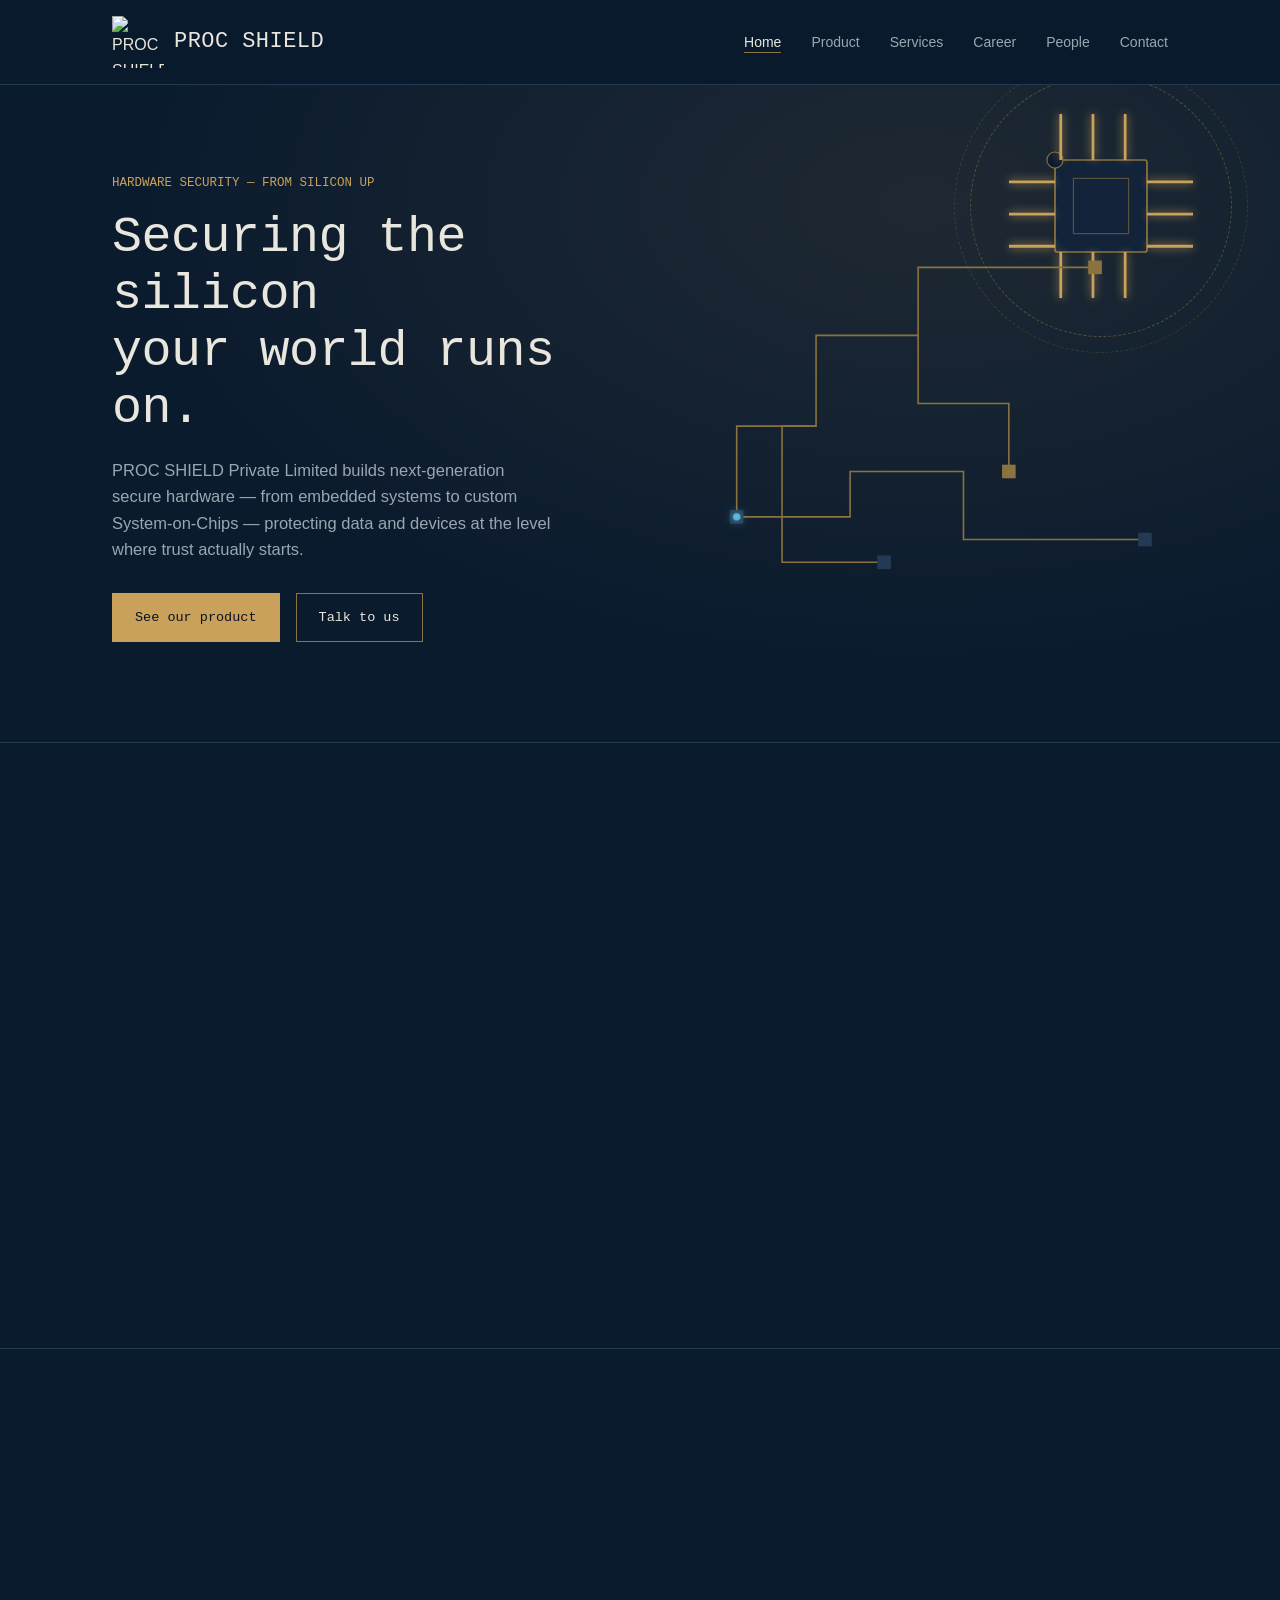
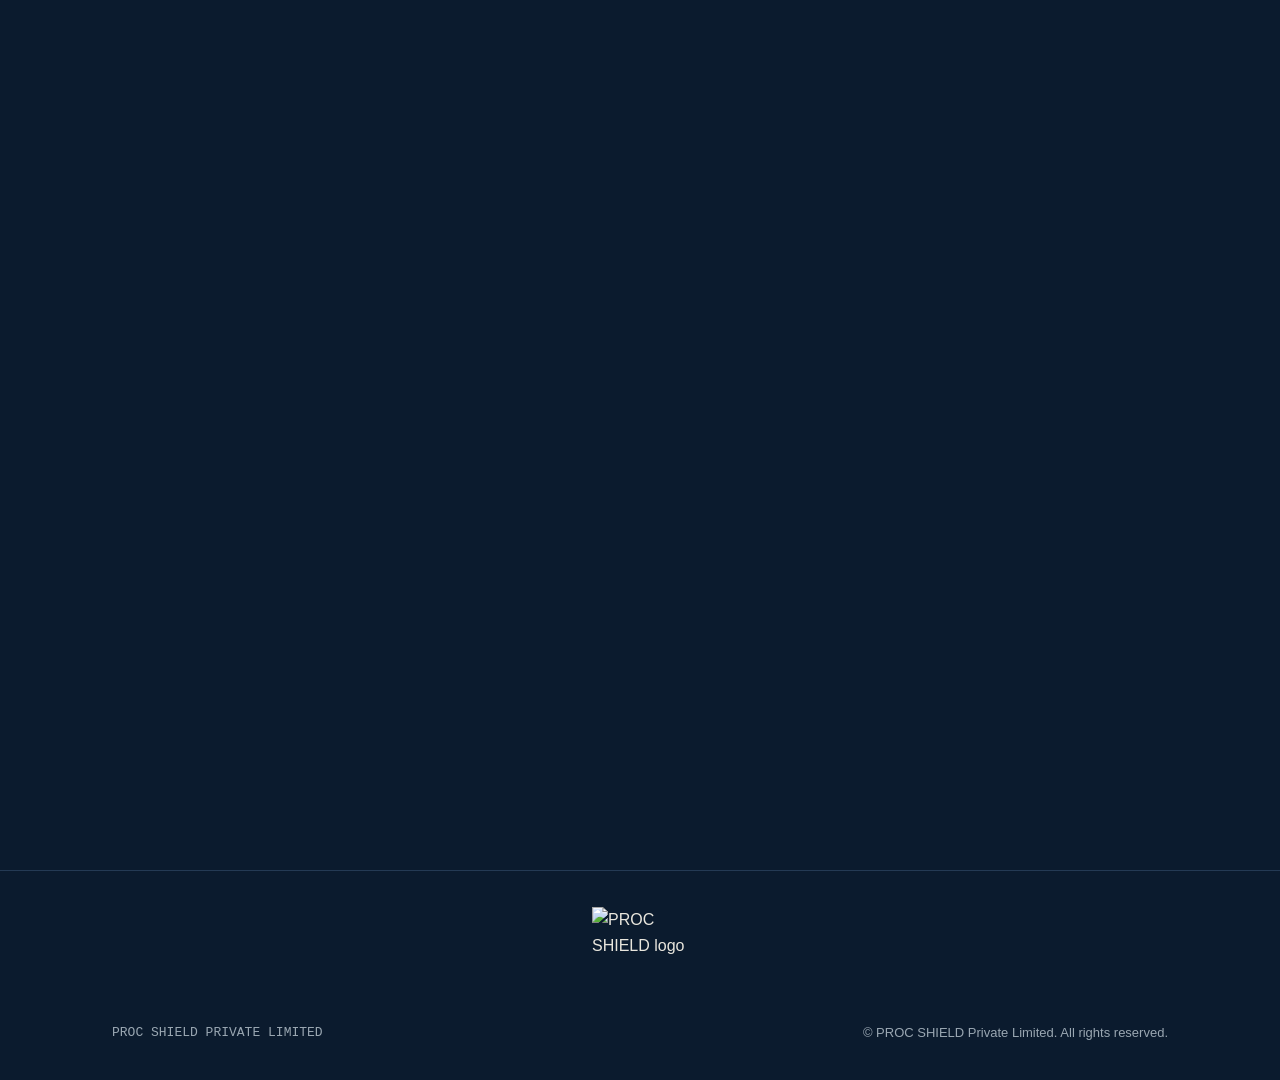
==== index.html @ 321c503c "Add files via upload" ====
<!DOCTYPE html>
<html lang="en">
<head>
<meta charset="UTF-8">
<meta name="viewport" content="width=device-width, initial-scale=1.0">
<title>PROC SHIELD Private Limited — Next-Generation Hardware Security</title>
<meta name="description" content="PROC SHIELD designs secure hardware: embedded systems, custom SoCs, and IC supply-chain protection for a more private digital world.">
<link rel="stylesheet" href="style.css">
</head>
<body class="page-home">

<header>
  <nav class="wrap">
    <a href="index.html" class="logo"><img src="images/logo.jpg" alt="PROC SHIELD logo"><span>PROC&nbsp;SHIELD</span></a>
    <button class="navtoggle" id="navToggle" aria-expanded="false" aria-controls="navlinks">MENU</button>
    <ul class="navlinks" id="navlinks">
      <li><a href="index.html" class="active">Home</a></li>
      <li><a href="product.html">Product</a></li>
      <li><a href="services.html">Services</a></li>
      <li><a href="career.html">Career</a></li>
      <li><a href="people.html">People</a></li>
      <li><a href="contact.html">Contact</a></li>
    </ul>
  </nav>
</header>

<main>

  <section class="hero" aria-label="Introduction">
    <div class="hero-bg" aria-hidden="true"></div>
    <div class="big-chip-wrap" style="position:absolute; top:6px; right:5%; width:230px; height:230px; margin:0; z-index:1;" aria-hidden="true">
      <div class="big-chip-ring"></div>
      <div class="big-chip-ring r2"></div>
      <div class="big-chip">
        <svg viewBox="0 0 200 200">
          <rect class="chip-body" x="60" y="60" width="80" height="80" rx="2"/>
          <circle class="notch" cx="60" cy="60" r="7"/>
          <rect class="chip-core" x="76" y="76" width="48" height="48"/>
          <rect class="chip-core-glow" x="80" y="80" width="40" height="40"/>
          <line class="bpin on" style="animation-delay:0s" x1="65" y1="20" x2="65" y2="60"/>
          <line class="bpin on" style="animation-delay:.15s" x1="93" y1="20" x2="93" y2="60"/>
          <line class="bpin on" style="animation-delay:.3s" x1="121" y1="20" x2="121" y2="60"/>
          <line class="bpin on" style="animation-delay:.45s" x1="65" y1="140" x2="65" y2="180"/>
          <line class="bpin on" style="animation-delay:.6s" x1="93" y1="140" x2="93" y2="180"/>
          <line class="bpin on" style="animation-delay:.75s" x1="121" y1="140" x2="121" y2="180"/>
          <line class="bpin on" style="animation-delay:.2s" x1="20" y1="79" x2="60" y2="79"/>
          <line class="bpin on" style="animation-delay:.4s" x1="20" y1="107" x2="60" y2="107"/>
          <line class="bpin on" style="animation-delay:.6s" x1="20" y1="135" x2="60" y2="135"/>
          <line class="bpin on" style="animation-delay:.1s" x1="140" y1="79" x2="180" y2="79"/>
          <line class="bpin on" style="animation-delay:.3s" x1="140" y1="107" x2="180" y2="107"/>
          <line class="bpin on" style="animation-delay:.5s" x1="140" y1="135" x2="180" y2="135"/>
        </svg>
      </div>
    </div>
    <div class="wrap hero-grid">
      <div>
        <p class="eyebrow">HARDWARE SECURITY &mdash; FROM SILICON UP</p>
        <h1 class="headline">Securing the silicon<br>your world runs on.</h1>
        <p class="lede">PROC SHIELD Private Limited builds next-generation secure hardware &mdash; from embedded systems to custom System-on-Chips &mdash; protecting data and devices at the level where trust actually starts.</p>
        <div class="cta-row">
          <a href="product.html" class="btn primary">See our product</a>
          <a href="contact.html" class="btn ghost">Talk to us</a>
        </div>
      </div>
      <div class="hero-visual" aria-hidden="true">
        <svg viewBox="0 0 400 320" xmlns="http://www.w3.org/2000/svg" style="width:100%;height:auto;">
          <path class="trace draw" d="M20 260 L20 180 L90 180 L90 100 L180 100 L180 40 L340 40"/>
          <path class="trace draw delay1" d="M20 260 L120 260 L120 220 L220 220 L220 280 L380 280"/>
          <path class="trace draw delay2" d="M180 100 L180 160 L260 160 L260 220"/>
          <path class="trace draw delay3" d="M90 180 L60 180 L60 300 L150 300"/>
          <rect class="pad lit" x="330" y="34" width="12" height="12"/>
          <rect class="pad" x="14" y="254" width="12" height="12"/>
          <rect class="pad" x="374" y="274" width="12" height="12"/>
          <rect class="pad" x="144" y="294" width="12" height="12"/>
          <rect class="pad lit" x="254" y="214" width="12" height="12"/>
          <circle class="pulse-dot" r="3.2" style="offset-path: path('M20 260 L20 180 L90 180 L90 100 L180 100 L180 40 L340 40');"/>
        </svg>
      </div>
    </div>
  </section>

  <section aria-label="Vision and mission">
    <div class="wrap">
      <div class="section-head reveal">
        <p class="section-tag">WHY WE EXIST</p>
        <h2>Vision &amp; mission</h2>
      </div>
      <div class="vm-grid">
        <div class="die vm-card reveal">
          <span class="corner-bl"></span><span class="corner-br"></span>
          <h3>Vision</h3>
          <p>At PROC SHIELD Private Limited, we envision a bold and transformative future where our company stands as the vanguard in shaping the next generation of secure hardware. From pioneering embedded systems to crafting state-of-the-art System-on-Chips (SoCs) and high-end, domain-specific architectures, we are on a mission to redefine the very fabric of secure computing. Our vision transcends conventional boundaries as we strive to be at the forefront, setting new industry benchmarks for secure hardware solutions.</p>
        </div>
        <div class="die vm-card reveal">
          <span class="corner-bl"></span><span class="corner-br"></span>
          <h3>Mission</h3>
          <p>In an era dominated by digital transformation, PROC SHIELD recognizes the growing concerns surrounding the security and privacy of user data, and the rise of stringent data protection regulations such as the GDPR. This concern also extends to outsourced chip manufacturing, where untrusted partners contribute to IC assembly &mdash; underscoring the need to secure the IC supply chain using obfuscation. Our mission is to safeguard user privacy and to defend against a growing range of sophisticated hardware attacks and vulnerabilities.</p>
        </div>
      </div>
    </div>
  </section>

  <section aria-label="Highlights" style="border-bottom:none;">
    <div class="wrap">
      <div class="section-head reveal">
        <p class="section-tag">AT A GLANCE</p>
        <h2>What we do</h2>
      </div>
      <div class="grid-3">
        <div class="die card reveal">
          <span class="corner-bl"></span><span class="corner-br"></span>
          <svg class="chip-anim" viewBox="0 0 70 70" width="46" height="46" aria-hidden="true" style="margin-bottom:14px;">
            <rect class="chip-body" x="20" y="20" width="30" height="30" rx="1"/>
            <rect class="chip-core" x="27" y="27" width="16" height="16"/>
            <g class="pin">
              <line class="pin on d1" x1="0" y1="27" x2="20" y2="27"/>
              <line class="pin on d3" x1="0" y1="35" x2="20" y2="35"/>
              <line class="pin on d5" x1="0" y1="43" x2="20" y2="43"/>
              <line class="pin on d2" x1="50" y1="27" x2="70" y2="27"/>
              <line class="pin on d4" x1="50" y1="35" x2="70" y2="35"/>
              <line class="pin on d1" x1="50" y1="43" x2="70" y2="43"/>
              <line class="pin on d3" x1="27" y1="0" x2="27" y2="20"/>
              <line class="pin on d5" x1="35" y1="0" x2="35" y2="20"/>
              <line class="pin on d2" x1="43" y1="0" x2="43" y2="20"/>
              <line class="pin on d4" x1="27" y1="50" x2="27" y2="70"/>
              <line class="pin on d1" x1="35" y1="50" x2="35" y2="70"/>
              <line class="pin on d3" x1="43" y1="50" x2="43" y2="70"/>
            </g>
          </svg>
          <h3>KAVACH</h3>
          <p>Our flagship platform for side-channel and fault analysis of cryptographic hardware.</p>
        </div>
        <div class="die card reveal">
          <span class="corner-bl"></span><span class="corner-br"></span>
          <h3>FIB-SEM &amp; XRM services</h3>
          <p>Failure analysis, reverse engineering, and non-destructive imaging for ICs and PCBs.</p>
        </div>
        <div class="die card reveal">
          <span class="corner-bl"></span><span class="corner-br"></span>
          <h3>Research-led team</h3>
          <p>Built with advisors and researchers from IIT Kharagpur, NTU, and the Max Planck Institute.</p>
        </div>
      </div>
    </div>
  </section>

  <section class="big-chip-band" aria-label="Every design starts and ends at the chip">
    <div class="wrap">
      <div class="section-head reveal">
        <p class="section-tag">HARDWARE-FIRST</p>
        <h2>Every design starts and ends at the chip</h2>
        <p>From the transistor level up, security has to be built into the silicon itself — not bolted on afterward.</p>
      </div>
      <div class="big-chip-wrap reveal">
        <div class="big-chip-ring"></div>
        <div class="big-chip-ring r2"></div>
        <div class="big-chip">
          <svg viewBox="0 0 200 200" aria-hidden="true">
            <rect class="chip-body" x="60" y="60" width="80" height="80" rx="2"/>
            <circle class="notch" cx="60" cy="60" r="7"/>
            <rect class="chip-core" x="76" y="76" width="48" height="48"/>
            <rect class="chip-core-glow" x="80" y="80" width="40" height="40"/>
            <line class="bpin on" style="animation-delay:0.0s" x1="65" y1="20" x2="65" y2="60"/>
            <line class="bpin on" style="animation-delay:0.08s" x1="79" y1="20" x2="79" y2="60"/>
            <line class="bpin on" style="animation-delay:0.16s" x1="93" y1="20" x2="93" y2="60"/>
            <line class="bpin on" style="animation-delay:0.24s" x1="107" y1="20" x2="107" y2="60"/>
            <line class="bpin on" style="animation-delay:0.32s" x1="121" y1="20" x2="121" y2="60"/>
            <line class="bpin on" style="animation-delay:0.4s" x1="135" y1="20" x2="135" y2="60"/>
            <line class="bpin on" style="animation-delay:0.48s" x1="65" y1="140" x2="65" y2="180"/>
            <line class="bpin on" style="animation-delay:0.56s" x1="79" y1="140" x2="79" y2="180"/>
            <line class="bpin on" style="animation-delay:0.64s" x1="93" y1="140" x2="93" y2="180"/>
            <line class="bpin on" style="animation-delay:0.72s" x1="107" y1="140" x2="107" y2="180"/>
            <line class="bpin on" style="animation-delay:0.8s" x1="121" y1="140" x2="121" y2="180"/>
            <line class="bpin on" style="animation-delay:0.88s" x1="135" y1="140" x2="135" y2="180"/>
            <line class="bpin on" style="animation-delay:0.96s" x1="20" y1="65" x2="60" y2="65"/>
            <line class="bpin on" style="animation-delay:1.04s" x1="20" y1="79" x2="60" y2="79"/>
            <line class="bpin on" style="animation-delay:1.12s" x1="20" y1="93" x2="60" y2="93"/>
            <line class="bpin on" style="animation-delay:1.2s" x1="20" y1="107" x2="60" y2="107"/>
            <line class="bpin on" style="animation-delay:1.28s" x1="20" y1="121" x2="60" y2="121"/>
            <line class="bpin on" style="animation-delay:1.36s" x1="20" y1="135" x2="60" y2="135"/>
            <line class="bpin on" style="animation-delay:1.44s" x1="140" y1="65" x2="180" y2="65"/>
            <line class="bpin on" style="animation-delay:1.52s" x1="140" y1="79" x2="180" y2="79"/>
            <line class="bpin on" style="animation-delay:1.6s" x1="140" y1="93" x2="180" y2="93"/>
            <line class="bpin on" style="animation-delay:1.68s" x1="140" y1="107" x2="180" y2="107"/>
            <line class="bpin on" style="animation-delay:1.76s" x1="140" y1="121" x2="180" y2="121"/>
            <line class="bpin on" style="animation-delay:1.84s" x1="140" y1="135" x2="180" y2="135"/>
          </svg>
        </div>
      </div>
    </div>
  </section>

</main>

<footer>
  <div class="wrap">
    <img src="images/logo.jpg" alt="PROC SHIELD logo" class="foot-logo">
    <div class="foot-row">
      <span class="flogo">PROC SHIELD PRIVATE LIMITED</span>
      <p>&copy; <span id="year"></span> PROC SHIELD Private Limited. All rights reserved.</p>
    </div>
  </div>
</footer>

<script src="script.js"></script>
</body>
</html>
---- style.css ----
/* =========================================================
   PROC SHIELD — shared stylesheet
   Each page sets its own --bg / --panel / --accent variables
   via a body class (see bottom of this file) so every page
   keeps the same layout but reads as a distinct navy shade
   with its own accent color and its own hero animation.
   ========================================================= */

:root{
  --ink: #E9E6DD;
  --ink-dim: #9AA7B2;
  --radius: 2px;
  --mono: 'IBM Plex Mono', 'Space Mono', 'Courier New', monospace;
  --sans: 'Inter', -apple-system, BlinkMacSystemFont, 'Segoe UI', sans-serif;

  /* default (overridden per page below) */
  --bg: #0B1B2E;
  --panel: #12233A;
  --panel-line: #24384f;
  --accent: #C9A15A;
  --accent-dim: #8a733f;
  --signal: #5FB6D9;
}

*{ box-sizing: border-box; }
html{ scroll-behavior: smooth; }
body{
  margin:0;
  background: var(--bg);
  color: var(--ink);
  font-family: var(--sans);
  line-height: 1.6;
  -webkit-font-smoothing: antialiased;
  transition: background .3s ease;
}

@media (prefers-reduced-motion: reduce){
  *{ animation-duration: 0.001ms !important; animation-iteration-count: 1 !important; transition-duration: 0.001ms !important; scroll-behavior: auto !important; }
}

a{ color: inherit; }
img{ max-width: 100%; display:block; }
:focus-visible{ outline: 2px solid var(--signal); outline-offset: 3px; }

.wrap{ max-width: 1120px; margin: 0 auto; padding: 0 32px; }

/* ---------- fiducial corner marks (chip alignment marks) ---------- */
.die{ position: relative; border: 1px solid var(--panel-line); background: var(--panel); }
.die::before, .die::after, .die .corner-br, .die .corner-bl{
  content:""; position:absolute; width: 14px; height: 14px;
  border: 1.5px solid var(--accent-dim);
}
.die::before{ top:-1px; left:-1px; border-right:none; border-bottom:none; }
.die::after{ top:-1px; right:-1px; border-left:none; border-bottom:none; }
.die .corner-bl{ bottom:-1px; left:-1px; border-right:none; border-top:none; }
.die .corner-br{ bottom:-1px; right:-1px; border-left:none; border-top:none; }

/* ---------- nav ---------- */
header{
  position: sticky; top:0; z-index: 40;
  background: color-mix(in srgb, var(--bg) 88%, transparent);
  backdrop-filter: blur(8px);
  border-bottom: 1px solid var(--panel-line);
}
nav.wrap{ display:flex; align-items:center; justify-content:space-between; padding-top: 16px; padding-bottom: 16px; }
.logo{ display:flex; align-items:center; gap:10px; text-decoration:none; color: var(--ink); }
.logo img{ height: 52px; width: 52px; object-fit: contain; }
.logo span{ font-family: var(--mono); font-size: 22px; letter-spacing:0.02em; }
.navlinks{ display:flex; gap: 30px; list-style:none; margin:0; padding:0; }
.navlinks a{ font-size: 14px; text-decoration:none; color: var(--ink-dim); transition: color .2s ease; padding-bottom:2px; border-bottom: 1px solid transparent; }
.navlinks a:hover, .navlinks a.active{ color: var(--ink); border-bottom-color: var(--accent-dim); }
.navtoggle{ display:none; background:none; border:1px solid var(--panel-line); color:var(--ink); padding:8px 10px; font-family:var(--mono); }

@media (max-width: 760px){
  .navlinks{ position:absolute; top:100%; left:0; right:0; flex-direction:column; gap:0; background: var(--panel); border-bottom:1px solid var(--panel-line); max-height:0; overflow:hidden; }
  .navlinks.open{ max-height: 320px; }
  .navlinks li{ border-top:1px solid var(--panel-line); }
  .navlinks a{ display:block; padding: 16px 32px; border-bottom:none; }
  .navtoggle{ display:block; }
}

/* ---------- hero shell (shared skeleton, animation differs per page) ---------- */
.hero{ position: relative; overflow:hidden; padding: 88px 0 100px; border-bottom: 1px solid var(--panel-line); }
.hero-grid{ display:grid; grid-template-columns: 1.1fr 0.9fr; gap: 48px; align-items:center; position: relative; z-index: 2; }
@media (max-width: 860px){ .hero-grid{ grid-template-columns: 1fr; } .hero{ padding: 56px 0 64px; } }
@media (max-width: 700px){ .page-home .hero > .big-chip-wrap{ display:none; } }
.eyebrow{ font-family: var(--mono); font-size: 12.5px; color: var(--accent); margin: 0 0 16px; }
h1.headline{ font-family: var(--mono); font-weight: 500; font-size: clamp(30px, 4.6vw, 50px); line-height: 1.14; letter-spacing: -0.01em; margin: 0 0 20px; }
.hero p.lede{ font-size: 16.5px; color: var(--ink-dim); max-width: 48ch; margin: 0 0 30px; }
.cta-row{ display:flex; gap:16px; flex-wrap:wrap; }
.btn{ font-family: var(--mono); font-size: 13.5px; padding: 13px 22px; text-decoration:none; display:inline-block; border: 1px solid var(--accent-dim); color: var(--ink); transition: border-color .2s ease, background .2s ease, transform .2s ease; }
.btn.primary{ background: var(--accent); color:#0B1220; border-color:var(--accent); }
.btn.primary:hover{ transform: translateY(-2px); }
.btn.ghost:hover{ border-color: var(--ink-dim); }

.hero-visual{ position:relative; z-index:1; }
.hero-visual img{ border:1px solid var(--panel-line); }

/* ---------- section shell ---------- */
section{ padding: 80px 0; border-bottom: 1px solid var(--panel-line); }
.section-head{ margin-bottom: 44px; max-width: 64ch; }
.section-tag{ font-family: var(--mono); font-size: 12.5px; color: var(--accent); margin: 0 0 12px; }
h2{ font-family: var(--mono); font-weight: 500; font-size: clamp(23px, 3vw, 32px); margin: 0 0 14px; letter-spacing: -0.01em; }
.section-head p{ color: var(--ink-dim); font-size: 15.5px; max-width: 60ch; }

/* generic image-with-frame */
.framed{ padding: 10px; }
.framed img{ border:none; width:100%; height:auto; }
.caption{ font-family: var(--mono); font-size: 12px; color: var(--ink-dim); margin-top:10px; }

/* vision / mission (home) */
.vm-grid{ display:grid; grid-template-columns: 1fr 1fr; gap: 26px; }
@media (max-width: 780px){ .vm-grid{ grid-template-columns: 1fr; } }
.vm-card{ padding: 30px; }
.vm-card h3{ font-family: var(--mono); font-size: 13px; color: var(--accent); margin: 0 0 14px; }
.vm-card p{ color: var(--ink-dim); font-size: 15px; margin:0; }

/* two-col content block (product/services) */
.split{ display:grid; grid-template-columns: 0.9fr 1.1fr; gap: 44px; align-items:center; }
@media (max-width: 860px){ .split{ grid-template-columns: 1fr; } }
.split.rev{ grid-template-columns: 1.1fr 0.9fr; }
@media (max-width: 860px){ .split.rev{ grid-template-columns: 1fr; } }
.split h3{ font-family: var(--mono); font-size: 19px; margin:0 0 10px; }
.split .kicker{ font-family: var(--mono); font-size:12.5px; color:var(--accent); margin:0 0 10px; }
.split p{ color: var(--ink-dim); font-size: 15px; }
.feature-list{ list-style:none; margin: 20px 0 0; padding:0; display:grid; gap:10px; }
.feature-list li{ font-size: 14.5px; color: var(--ink); padding-left: 20px; position:relative; }
.feature-list li::before{ content:""; position:absolute; left:0; top:9px; width:8px; height:1.5px; background: var(--accent-dim); }

/* card grids (services list, people) */
.grid-2{ display:grid; grid-template-columns: repeat(2, 1fr); gap: 20px; }
.grid-3{ display:grid; grid-template-columns: repeat(3, 1fr); gap: 20px; }
@media (max-width: 860px){ .grid-3{ grid-template-columns: repeat(2,1fr); } }
@media (max-width: 780px){ .grid-2{ grid-template-columns: 1fr; } }
@media (max-width: 560px){ .grid-3{ grid-template-columns: 1fr; } }

.card{ padding: 26px; transition: transform .25s ease, border-color .25s ease; }
.card:hover{ transform: translateY(-4px); border-color: var(--accent-dim); }
.card-num{ font-family: var(--mono); font-size: 12px; color: var(--ink-dim); display:block; margin-bottom:12px; }
.card h3{ font-family: var(--mono); font-size: 15.5px; margin: 0 0 10px; font-weight:500; }
.card p{ font-size: 14px; color: var(--ink-dim); margin:0; }
.card ul{ margin: 10px 0 0; padding-left: 18px; color: var(--ink-dim); font-size: 13.5px; }
.card ul li{ margin-bottom: 4px; }

/* people */
.person{ padding: 0; overflow:hidden; text-align:left; }
.person .photo{ position:relative; overflow:hidden; aspect-ratio: 4/3; }
.person .photo img{ width:100%; height:100%; object-fit:cover; border:none; transition: transform .5s ease; }
.person:hover .photo img{ transform: scale(1.06); }
.person .body{ padding: 20px; }
.person h3{ font-size: 15px; margin: 0 0 4px; }
.person .role{ font-family: var(--mono); font-size:11.5px; color: var(--accent); margin:0 0 8px; }
.person p.bio{ font-size: 13.5px; color: var(--ink-dim); margin:0; }
.people-kicker{ font-family: var(--mono); font-size: 13px; color: var(--ink-dim); margin: 0 0 20px; letter-spacing: .06em; }

/* contact */
.contact-grid{ display:grid; grid-template-columns: 1fr 1fr; gap: 48px; }
@media (max-width: 780px){ .contact-grid{ grid-template-columns: 1fr; } }
.contact-info dt{ font-family: var(--mono); font-size:12px; color: var(--accent); margin-top:22px; }
.contact-info dt:first-child{ margin-top:0; }
.contact-info dd{ margin:6px 0 0; color: var(--ink); font-size: 15px; }
form{ display:grid; gap: 16px; }
label{ font-family: var(--mono); font-size: 12px; color: var(--ink-dim); display:block; margin-bottom:6px; }
input, textarea{ width:100%; background: var(--bg); border: 1px solid var(--panel-line); color: var(--ink); padding: 12px 14px; font-family: var(--sans); font-size:14.5px; transition: border-color .2s ease; }
input:focus, textarea:focus{ border-color: var(--accent-dim); outline:none; }
textarea{ min-height: 120px; resize: vertical; }
.form-note{ font-size: 12.5px; color: var(--ink-dim); margin-top: -4px; }

footer{ padding: 36px 0; }
footer .wrap{ display:flex; flex-direction:column; align-items:center; gap:20px; }
footer .foot-logo{ width:96px; height:96px; object-fit:contain; }
footer .foot-row{ display:flex; justify-content:space-between; flex-wrap:wrap; gap:12px; width:100%; }
footer p{ font-size: 13px; color: var(--ink-dim); margin:0; }
footer .flogo{ font-family: var(--mono); font-size:13px; color: var(--ink-dim); }

/* ---------- ambient fiducial glow (chip alignment marks, site-wide) ---------- */
.die::before, .die::after, .die .corner-bl, .die .corner-br{
  animation: dieGlow 4.4s ease-in-out infinite;
}
.die::after{ animation-delay: .5s; }
.die .corner-bl{ animation-delay: 1s; }
.die .corner-br{ animation-delay: 1.5s; }
@keyframes dieGlow{
  0%,100%{ border-color: var(--accent-dim); opacity:.55; }
  50%{ border-color: var(--accent); opacity:1; }
}

/* ---------- reusable animated IC chip icon ---------- */
.chip-anim .chip-body{ fill: var(--panel); stroke: var(--accent-dim); stroke-width:1.5; }
.chip-anim .chip-core{ fill:none; stroke: var(--accent-dim); stroke-width:1; opacity:.6; }
.chip-anim .pin{ stroke: var(--panel-line); stroke-width:2; }
.chip-anim .pin.on{ stroke: var(--accent); filter: drop-shadow(0 0 3px var(--accent)); animation: pinFlash 2.6s ease-in-out infinite; }
.chip-anim .pin.on.d1{ animation-delay:.15s; }
.chip-anim .pin.on.d2{ animation-delay:.3s; }
.chip-anim .pin.on.d3{ animation-delay:.45s; }
.chip-anim .pin.on.d4{ animation-delay:.6s; }
.chip-anim .pin.on.d5{ animation-delay:.75s; }
.chip-anim .core-pulse{ fill:none; stroke: var(--accent); stroke-width:1; opacity:0; animation: coreBlip 2.6s ease-in-out infinite; }
@keyframes pinFlash{ 0%,100%{ opacity:.35; } 50%{ opacity:1; } }
@keyframes coreBlip{ 0%,100%{ opacity:0; } 50%{ opacity:.9; } }

/* ---------- wafer-grid drift (services hero) — seamless tiling, never runs out ---------- */
.wafer-grid{
  position:absolute; inset:0; z-index:0; opacity:.14; pointer-events:none;
  background-image:
    linear-gradient(var(--accent-dim) 1px, transparent 1px),
    linear-gradient(90deg, var(--accent-dim) 1px, transparent 1px);
  background-size: 34px 34px;
  animation: waferDrift 16s linear infinite;
}
@keyframes waferDrift{ from{ background-position: 0 0; } to{ background-position: 34px 34px; } }

/* ---------- pin-glow hover ring (people photos) ---------- */
.person .photo{ position:relative; }
.person .photo::before{
  content:""; position:absolute; inset:6px; border: 1px dashed var(--accent);
  opacity:0; transition: opacity .3s ease; pointer-events:none;
}
.person:hover .photo::before{ opacity:.7; }
.person .photo .pin-mark{ position:absolute; width:6px; height:6px; background: var(--accent); opacity:0; transition: opacity .3s ease, transform .3s ease; box-shadow: 0 0 6px 1px var(--accent); }
.person:hover .photo .pin-mark{ opacity:1; }
.person .photo .pin-mark.tl{ top:-3px; left:-3px; }
.person .photo .pin-mark.tr{ top:-3px; right:-3px; transition-delay:.05s; }
.person .photo .pin-mark.bl{ bottom:-3px; left:-3px; transition-delay:.1s; }
.person .photo .pin-mark.br{ bottom:-3px; right:-3px; transition-delay:.15s; }

/* ---------- BIG showcase chip (large, obviously an IC, one per page) ---------- */
.big-chip-band{ padding: 70px 0; text-align:center; }
.big-chip-band .section-tag, .big-chip-band h2{ text-align:center; margin-left:auto; margin-right:auto; }
.big-chip-band .section-head{ margin-left:auto; margin-right:auto; text-align:center; }
.big-chip-wrap{ position:relative; width:240px; height:240px; margin: 34px auto 0; }
.big-chip-wrap.lg{ width:340px; height:340px; }
.big-chip-ring{
  position:absolute; inset:-16px; border:1.5px dashed var(--accent-dim);
  border-radius:50%; opacity:.55; animation: bigRingSpin 16s linear infinite;
}
.big-chip-ring.r2{ inset:-32px; opacity:.3; animation-duration: 26s; animation-direction: reverse; }
@keyframes bigRingSpin{ to{ transform: rotate(360deg); } }
.big-chip svg{ width:100%; height:100%; }
.big-chip .chip-body{ fill: var(--panel); stroke: var(--accent-dim); stroke-width:1.5; }
.big-chip .chip-core{ fill:none; stroke: var(--accent-dim); stroke-width:1; opacity:.6; }
.big-chip .chip-core-glow{ fill: var(--accent); opacity:0; animation: bigCoreGlow 3.2s ease-in-out infinite; }
@keyframes bigCoreGlow{ 0%,100%{ opacity:.05; } 50%{ opacity:.5; } }
.big-chip .notch{ fill: var(--bg); stroke: var(--accent-dim); stroke-width:1; }
.big-chip .bpin{ stroke: var(--panel-line); stroke-width:2.4; }
.big-chip .bpin.on{ stroke: var(--accent); filter: drop-shadow(0 0 4px var(--accent)); animation: pinFlash 2.4s ease-in-out infinite; }
/* ---------- shield-lock animation (non-IC hardware-security motif) ---------- */
.shield-wrap{ width:130px; height:145px; }
.shield-wrap svg{ width:100%; height:100%; overflow:visible; }
.shield-outline{
  fill: var(--panel); stroke: var(--accent); stroke-width:2.2;
  filter: drop-shadow(0 0 7px var(--accent));
  animation: shieldPulse 3s ease-in-out infinite;
}
@keyframes shieldPulse{ 0%,100%{ stroke-opacity:.55; } 50%{ stroke-opacity:1; } }
.shield-scan{ fill: var(--accent); opacity:.28; animation: shieldScan 3.6s ease-in-out infinite; }
@keyframes shieldScan{ 0%{ transform: translateY(-70px); } 50%{ transform: translateY(70px); } 100%{ transform: translateY(-70px); } }
.shield-lock-body{ fill: var(--accent-dim); }
.shield-lock-shackle{ fill:none; stroke: var(--accent-dim); stroke-width:4.5; }
.shield-lock-glow{ fill: var(--accent); opacity:0; animation: bigCoreGlow 3.2s ease-in-out infinite; }

.reveal{ opacity:0; transform: translateY(14px); transition: opacity .6s ease, transform .6s ease; }

/* ---------- fingerprint scan (People bottom graphic) ---------- */
.fp-frame{ fill:none; stroke: var(--panel-line); stroke-width:2; }
.fp-ridges{ animation: fpPulse 3.4s ease-in-out infinite; filter: drop-shadow(0 0 5px var(--accent)); }
.fp-ridges ellipse{ fill:none; stroke: var(--accent-dim); stroke-width:2.6; }
.fp-ridges ellipse:nth-child(odd){ stroke: var(--accent); opacity:.9; }
@keyframes fpPulse{ 0%,100%{ opacity:.6; } 50%{ opacity:1; } }
.fp-scan{ fill: var(--accent); opacity:.3; animation: fpScanMove 3s ease-in-out infinite; }
@keyframes fpScanMove{ 0%{ transform: translateY(-10px); } 50%{ transform: translateY(190px); } 100%{ transform: translateY(-10px); } }

/* ---------- padlocked circuit board (Contact bottom graphic) ---------- */
.pcb-board{ fill: var(--panel); stroke: var(--panel-line); stroke-width:1.6; }
.pcb-trace{ stroke: var(--panel-line); stroke-width:2.4; fill:none; }
.pcb-trace.on{ stroke: var(--accent); filter: drop-shadow(0 0 3px var(--accent)); animation: pinFlash 2.4s ease-in-out infinite; }
.pcb-trace.on.d1{ animation-delay:.2s; }
.pcb-trace.on.d2{ animation-delay:.4s; }
.pcb-trace.on.d3{ animation-delay:.6s; }
.pcb-trace.on.d4{ animation-delay:.8s; }
.pcb-pad{ fill: var(--accent-dim); }
.lock-plate{ fill: var(--accent-dim); }
.lock-shackle{ fill:none; stroke: var(--accent-dim); stroke-width:5; }
.lock-glow{ fill:none; stroke: var(--accent); stroke-width:1.5; opacity:0; animation: bigCoreGlow 3s ease-in-out infinite; }
.reveal.in{ opacity:1; transform:none; }

/* =========================================================
   PER-PAGE THEME + HERO ANIMATION
   ========================================================= */

/* ---- HOME: deep navy, gold accent, circuit-trace draw + pulse ---- */
body.page-home{
  --bg:#0B1B2E; --panel:#12233A; --panel-line:#243a54; --accent:#C9A15A; --accent-dim:#8a733f; --signal:#5FB6D9;
}
.page-home .hero-bg{ position:absolute; inset:0; background: radial-gradient(ellipse at 72% 18%, rgba(201,161,90,0.10), transparent 60%); z-index:0; }
.page-home .trace{ fill:none; stroke: var(--panel-line); stroke-width:1.4; }
.page-home .trace.draw{ stroke: var(--accent-dim); stroke-dasharray: 600; stroke-dashoffset: 600; animation: hmDraw 2.4s ease-out forwards; }
.page-home .trace.draw.delay1{ animation-delay:.22s; }
.page-home .trace.draw.delay2{ animation-delay:.44s; }
.page-home .trace.draw.delay3{ animation-delay:.66s; }
@keyframes hmDraw{ to{ stroke-dashoffset:0; } }
.page-home .pad{ fill: var(--panel-line); }
.page-home .pad.lit{ fill: var(--accent-dim); }
.page-home .pulse-dot{ fill: var(--signal); filter: drop-shadow(0 0 4px var(--signal)); }
@supports (offset-path: path('M0 0')){
  .page-home .pulse-dot{ animation: hmPulse 4.2s linear infinite; animation-delay: 2.2s; }
}
@keyframes hmPulse{ 0%{ offset-distance:0%; opacity:0; } 5%{ opacity:1; } 92%{ opacity:1; } 100%{ offset-distance:100%; opacity:0; } }

/* ---- PRODUCT: navy-teal, teal accent (matches real logo), oscilloscope sweep ---- */
body.page-product{
  --bg:#0A2230; --panel:#0F2E3E; --panel-line:#1E4456; --accent:#3FC9B4; --accent-dim:#25806f; --signal:#7FE3D0;
}
.page-product .hero-bg{ position:absolute; inset:0; background: radial-gradient(ellipse at 20% 15%, rgba(63,201,180,0.10), transparent 55%); z-index:0; }
.page-product .scope-grid line{ stroke: var(--panel-line); stroke-width:1; }
.page-product .scope-wave{ fill:none; stroke: var(--accent); stroke-width:2; filter: drop-shadow(0 0 4px rgba(63,201,180,0.6)); }
.page-product .scope-wave.w1{ stroke-dasharray: 900; stroke-dashoffset: 900; animation: pdSweep 3.2s linear infinite; }
.page-product .scope-wave.w2{ stroke: var(--signal); opacity:.5; stroke-dasharray: 900; stroke-dashoffset: 900; animation: pdSweep 3.2s linear infinite; animation-delay: -1.6s; }
@keyframes pdSweep{ 0%{ stroke-dashoffset: 900; } 60%{ stroke-dashoffset: 0; } 100%{ stroke-dashoffset: -900; } }
.page-product .scanline{ position:absolute; left:0; right:0; height: 2px; background: linear-gradient(90deg, transparent, var(--accent), transparent); opacity:.5; animation: pdScan 3s ease-in-out infinite; }
@keyframes pdScan{ 0%,100%{ top: 8%; } 50%{ top: 88%; } }

/* ---- SERVICES: indigo-navy, amber accent, SEM scanning beam ---- */
body.page-services{
  --bg:#141B36; --panel:#1B2447; --panel-line:#2E3A66; --accent:#D9A24B; --accent-dim:#93701f; --signal:#E8C27A;
}
.page-services .hero-bg{ position:absolute; inset:0; background: radial-gradient(ellipse at 80% 20%, rgba(217,162,75,0.10), transparent 55%); z-index:0; }
.page-services .beam-frame{ position:relative; overflow:hidden; }
.page-services .beam{ position:absolute; left:0; right:0; height: 34%; background: linear-gradient(180deg, transparent, rgba(217,162,75,0.22), transparent); animation: svBeam 3.6s ease-in-out infinite; }
@keyframes svBeam{ 0%{ top:-40%; } 100%{ top:100%; } }
.page-services .grain-dot{ fill: var(--panel-line); }
.page-services .grain-dot.lit{ fill: var(--accent-dim); opacity:.8; animation: svFlicker 2.4s ease-in-out infinite; }
@keyframes svFlicker{ 0%,100%{ opacity:.3; } 50%{ opacity:.9; } }

/* ---- PEOPLE: slate navy, soft blue accent, staggered rise + glow ring ---- */
body.page-people{
  --bg:#182B57; --panel:#22376B; --panel-line:#3B5490; --accent:#5CC8FF; --accent-dim:#3E7FB8; --signal:#9FE0FF;
}
.page-people .hero-bg{ position:absolute; inset:0; background: radial-gradient(ellipse at 30% 20%, rgba(127,184,232,0.10), transparent 55%); z-index:0; }
.page-people .ring{ fill:none; stroke: var(--accent-dim); stroke-width:1; opacity:.5; animation: plRing 3.6s ease-out infinite; transform-origin: center; }
.page-people .ring.r2{ animation-delay: 1.2s; }
.page-people .ring.r3{ animation-delay: 2.4s; }
@keyframes plRing{ 0%{ transform: scale(.7); opacity:.6; } 100%{ transform: scale(1.5); opacity:0; } }
.page-people .grid-3 .person{ opacity:0; transform: translateY(16px); transition: opacity .55s ease, transform .55s ease; }
.page-people .grid-3 .person.in{ opacity:1; transform:none; }

/* ---- CONTACT: deep navy-teal, teal accent, breathing signal + traveling dot ---- */
body.page-contact{
  --bg:#0E3B4E; --panel:#134C63; --panel-line:#1F7089; --accent:#2EE6C8; --accent-dim:#1F9E88; --signal:#7CF5DE;
}

/* ---- CAREER: light yellow, warm amber accent, dark text for readability ---- */
body.page-career{
  --bg:#FCF3D6; --panel:#FFFFFF; --panel-line:#E8D9A0;
  --ink:#2A2414; --ink-dim:#7C6F4E;
  --accent:#C6861A; --accent-dim:#9C6B14; --signal:#E2A53D;
}
.page-career .hero-bg{ position:absolute; inset:0; background: radial-gradient(ellipse at 75% 15%, rgba(198,134,26,0.14), transparent 55%); z-index:0; }

/* ---- job listing components (Career page) ---- */
.meta-strip{ display:grid; grid-template-columns:repeat(4,1fr); gap:1px; background:var(--panel-line); border:1px solid var(--panel-line); margin:26px 0; }
.meta-strip > div{ background:var(--panel); padding:16px 14px; text-align:center; }
.meta-strip .meta-label{ font-family:var(--mono); font-size:10.5px; color:var(--accent); letter-spacing:.05em; margin-bottom:6px; }
.meta-strip .meta-value{ font-size:14px; font-weight:600; color:var(--ink); }
@media (max-width:700px){ .meta-strip{ grid-template-columns:repeat(2,1fr); } }
.job-tags{ display:flex; gap:10px; flex-wrap:wrap; margin:12px 0 0; }
.job-tag{ font-family:var(--mono); font-size:11.5px; padding:5px 11px; border:1px solid var(--accent-dim); color:var(--accent-dim); }
.apply-box{ background: var(--accent); color:#1b1304; padding:26px 30px; display:flex; justify-content:space-between; align-items:center; flex-wrap:wrap; gap:16px; }
.apply-box a{ color:#1b1304; font-weight:600; text-decoration:underline; }
.apply-box .apply-label{ font-family:var(--mono); font-size:12px; opacity:.75; display:block; margin-bottom:4px; }
.apply-box strong{ display:block; }
.page-contact .hero-bg{ position:absolute; inset:0; background: radial-gradient(ellipse at 75% 25%, rgba(79,195,224,0.10), transparent 55%); z-index:0; }
.page-contact .breathe{ fill:none; stroke: var(--accent); stroke-width:1.4; animation: ctBreathe 2.8s ease-in-out infinite; transform-origin: center; }
@keyframes ctBreathe{ 0%,100%{ opacity:.35; transform: scale(1); } 50%{ opacity:1; transform: scale(1.08); } }
.page-contact .ct-trace{ fill:none; stroke: var(--panel-line); stroke-width:1.4; }
.page-contact .ct-dot{ fill: var(--signal); filter: drop-shadow(0 0 5px var(--signal)); }
@supports (offset-path: path('M0 0')){
  .page-contact .ct-dot{ animation: ctMove 3.4s linear infinite; }
}
@keyframes ctMove{ 0%{ offset-distance:0%; opacity:0; } 8%{ opacity:1; } 90%{ opacity:1; } 100%{ offset-distance:100%; opacity:0; } }
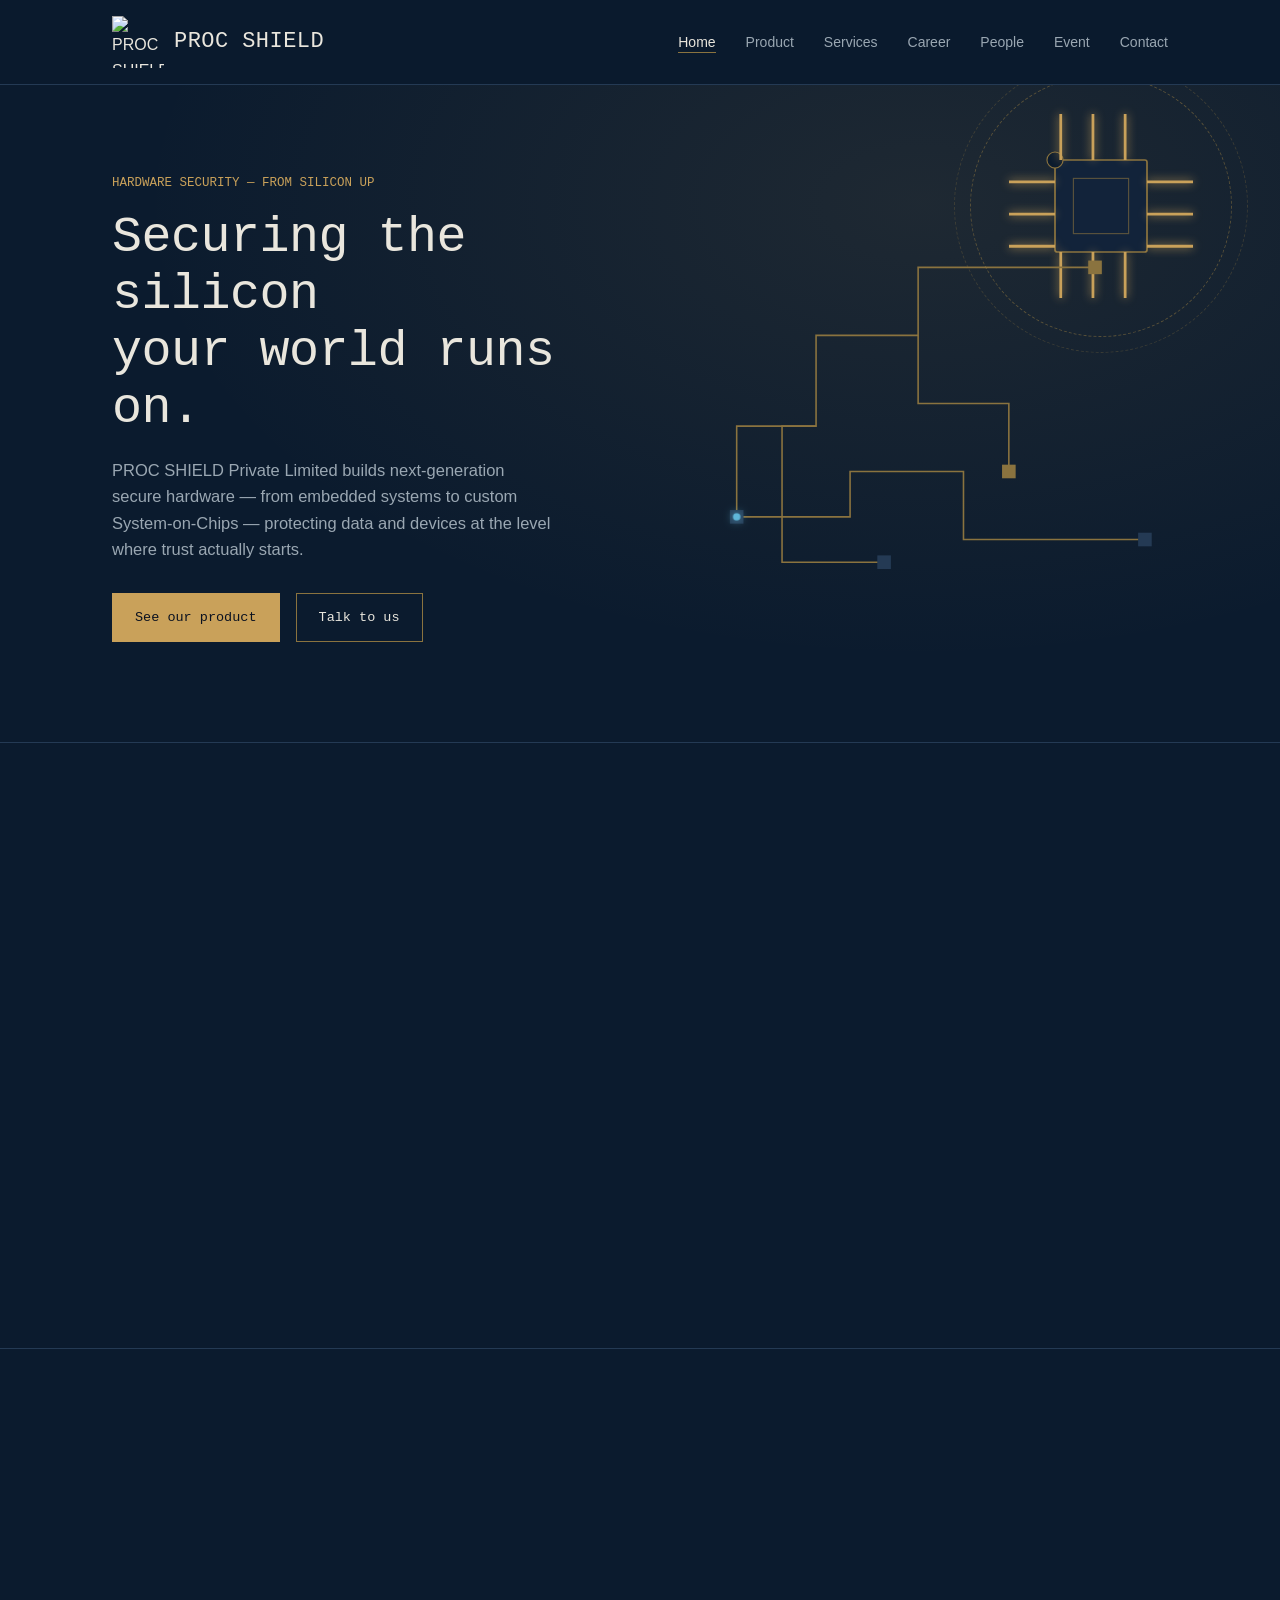
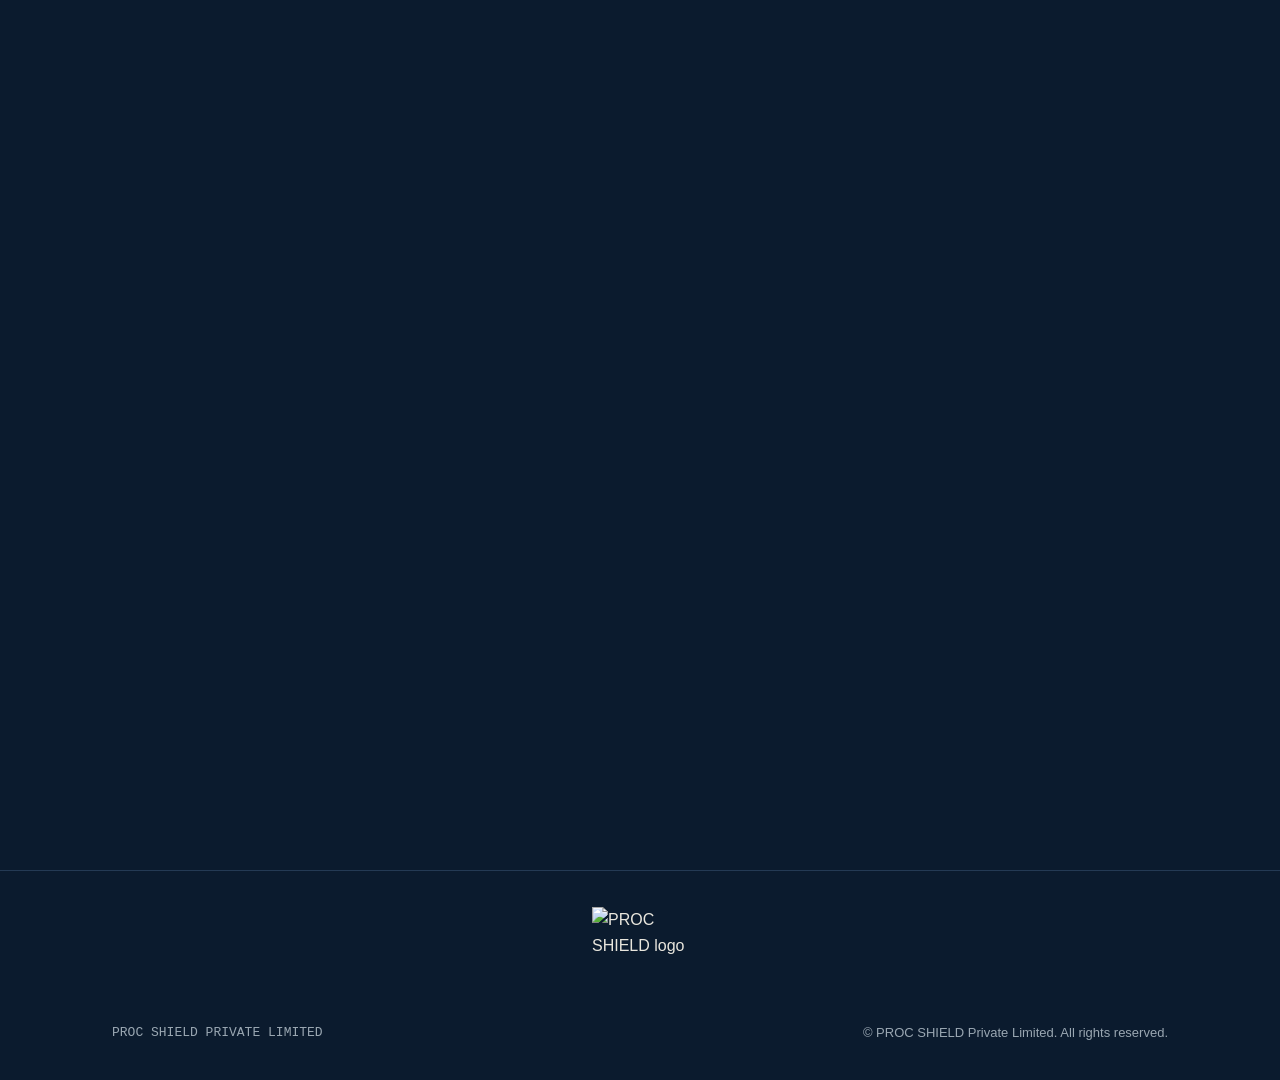
==== commit b89caae2: "Add link to Event page in navigation" ====
--- a/index.html
+++ b/index.html
@@ -19,6 +19,7 @@
       <li><a href="services.html">Services</a></li>
       <li><a href="career.html">Career</a></li>
       <li><a href="people.html">People</a></li>
+      <li><a href="event.html">Event</a></li>
       <li><a href="contact.html">Contact</a></li>
     </ul>
   </nav>
--- a/style.css
+++ b/style.css
@@ -354,6 +354,7 @@
   --bg:#FCF3D6; --panel:#FFFFFF; --panel-line:#E8D9A0;
   --ink:#2A2414; --ink-dim:#7C6F4E;
   --accent:#C6861A; --accent-dim:#9C6B14; --signal:#E2A53D;
+  background: linear-gradient(165deg, #FFF6DC 0%, #FDE4B8 55%, #FBD9A6 100%);
 }
 .page-career .hero-bg{ position:absolute; inset:0; background: radial-gradient(ellipse at 75% 15%, rgba(198,134,26,0.14), transparent 55%); z-index:0; }
 
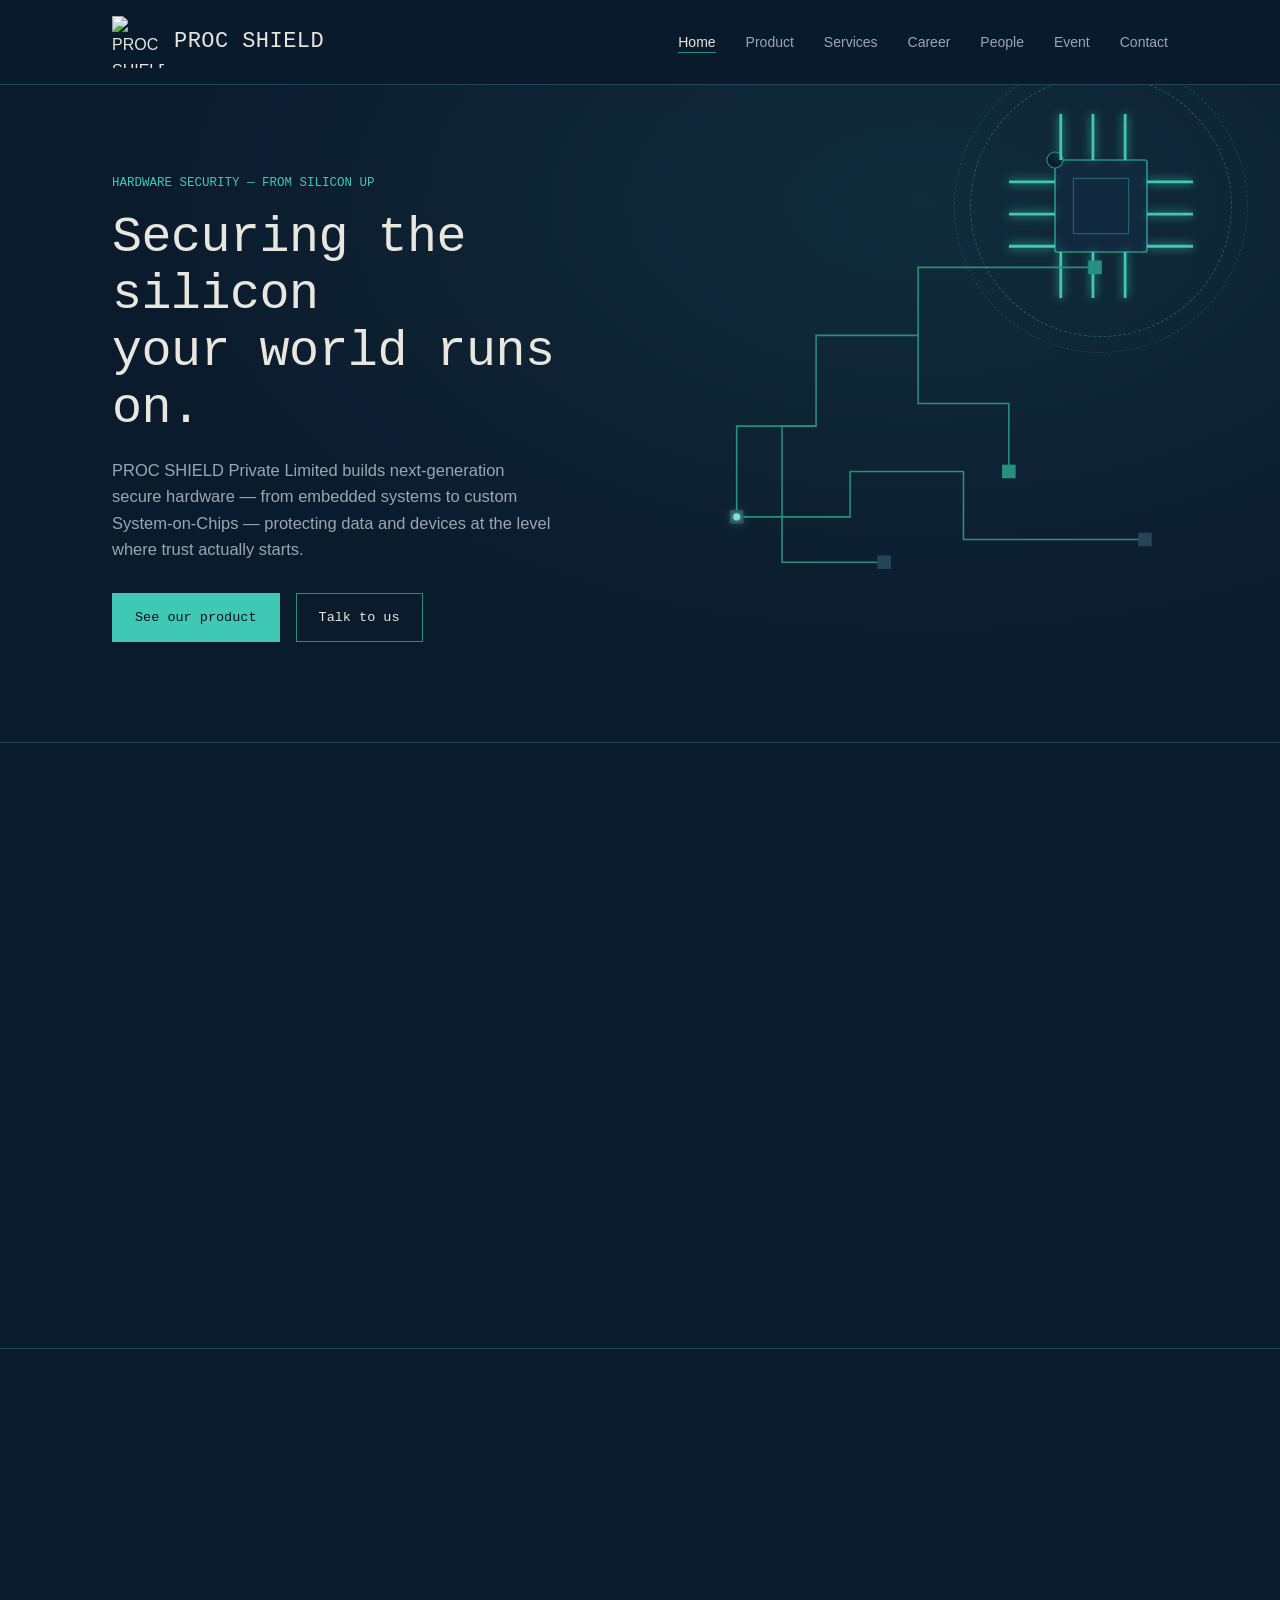
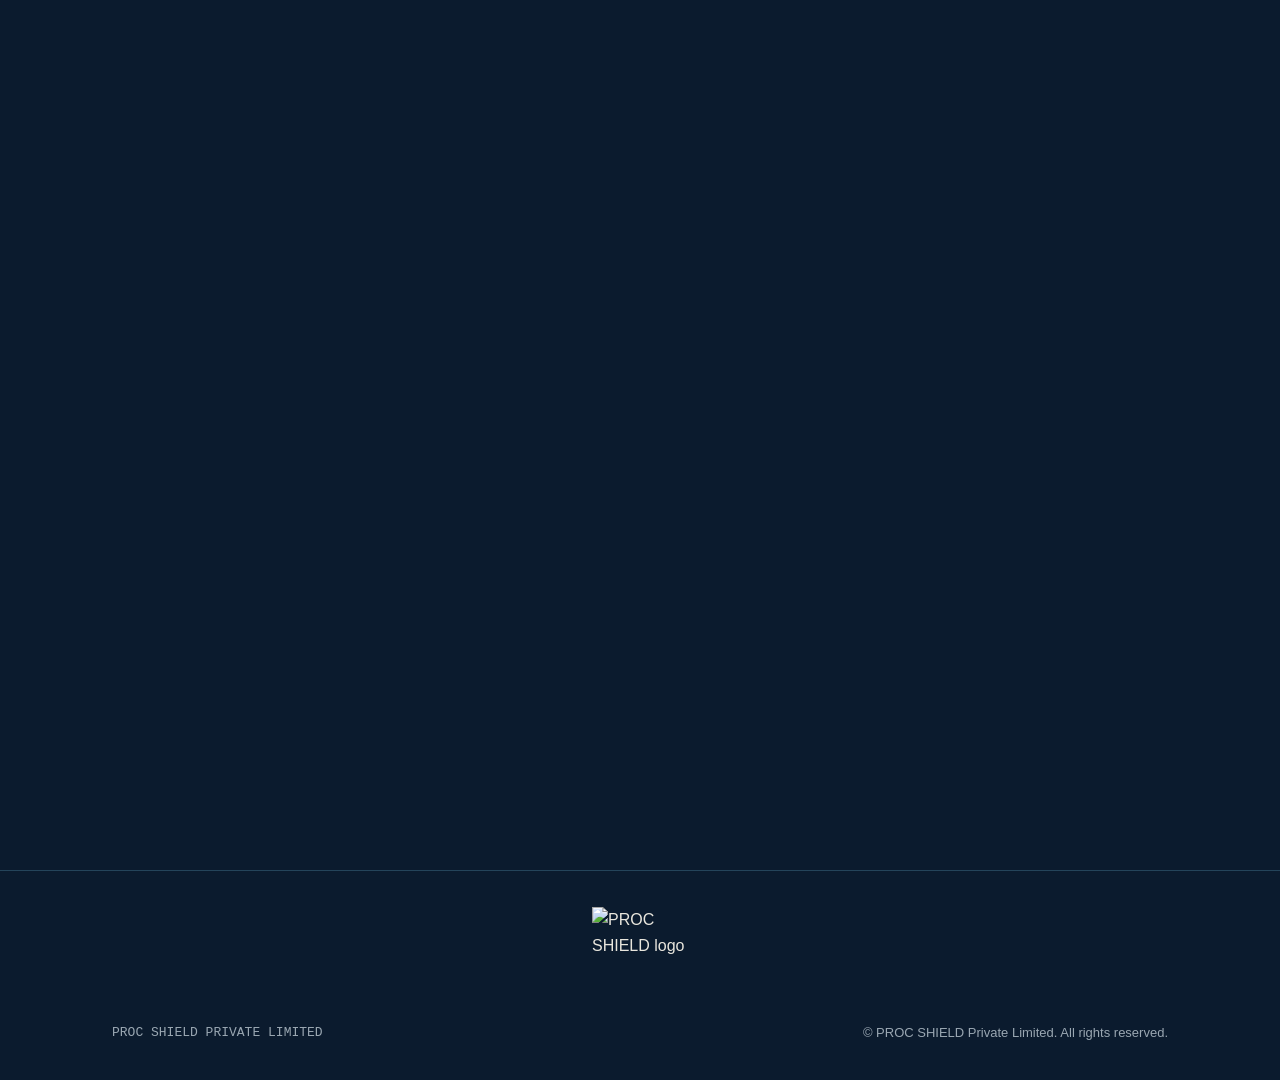
==== commit 4d5a770f: "favicon added" ====
--- a/index.html
+++ b/index.html
@@ -6,6 +6,7 @@
 <title>PROC SHIELD Private Limited — Next-Generation Hardware Security</title>
 <meta name="description" content="PROC SHIELD designs secure hardware: embedded systems, custom SoCs, and IC supply-chain protection for a more private digital world.">
 <link rel="stylesheet" href="style.css">
+<link rel="icon" type="image/jpeg" href="./images/logo.jpg">
 </head>
 <body class="page-home">
 
--- a/style.css
+++ b/style.css
@@ -1,9 +1,7 @@
 /* =========================================================
-   PROC SHIELD — shared stylesheet
-   Each page sets its own --bg / --panel / --accent variables
-   via a body class (see bottom of this file) so every page
-   keeps the same layout but reads as a distinct navy shade
-   with its own accent color and its own hero animation.
+   PROC SHIELD — unified shared stylesheet
+   All pages use one navy, teal, and neutral colour palette.
+   Page-specific layouts and hardware-themed animations remain.
    ========================================================= */
 
 :root{
@@ -12,370 +10,691 @@
   --radius: 2px;
   --mono: 'IBM Plex Mono', 'Space Mono', 'Courier New', monospace;
   --sans: 'Inter', -apple-system, BlinkMacSystemFont, 'Segoe UI', sans-serif;
-
-  /* default (overridden per page below) */
   --bg: #0B1B2E;
-  --panel: #12233A;
-  --panel-line: #24384f;
-  --accent: #C9A15A;
-  --accent-dim: #8a733f;
-  --signal: #5FB6D9;
+  --panel: #122A40;
+  --panel-line: #24445A;
+  --accent: #3FC9B4;
+  --accent-dim: #258F80;
+  --signal: #7FE3D0;
 }
 
 *{ box-sizing: border-box; }
+
 html{ scroll-behavior: smooth; }
+
 body{
+
   margin:0;
+
   background: var(--bg);
+
   color: var(--ink);
+
   font-family: var(--sans);
+
   line-height: 1.6;
+
   -webkit-font-smoothing: antialiased;
+
   transition: background .3s ease;
+
 }
 
 @media (prefers-reduced-motion: reduce){
+
   *{ animation-duration: 0.001ms !important; animation-iteration-count: 1 !important; transition-duration: 0.001ms !important; scroll-behavior: auto !important; }
+
 }
 
 a{ color: inherit; }
+
 img{ max-width: 100%; display:block; }
+
 :focus-visible{ outline: 2px solid var(--signal); outline-offset: 3px; }
 
 .wrap{ max-width: 1120px; margin: 0 auto; padding: 0 32px; }
 
 /* ---------- fiducial corner marks (chip alignment marks) ---------- */
+
 .die{ position: relative; border: 1px solid var(--panel-line); background: var(--panel); }
+
 .die::before, .die::after, .die .corner-br, .die .corner-bl{
+
   content:""; position:absolute; width: 14px; height: 14px;
+
   border: 1.5px solid var(--accent-dim);
-}
+
+}
+
 .die::before{ top:-1px; left:-1px; border-right:none; border-bottom:none; }
+
 .die::after{ top:-1px; right:-1px; border-left:none; border-bottom:none; }
+
 .die .corner-bl{ bottom:-1px; left:-1px; border-right:none; border-top:none; }
+
 .die .corner-br{ bottom:-1px; right:-1px; border-left:none; border-top:none; }
 
 /* ---------- nav ---------- */
+
 header{
+
   position: sticky; top:0; z-index: 40;
+
   background: color-mix(in srgb, var(--bg) 88%, transparent);
+
   backdrop-filter: blur(8px);
+
   border-bottom: 1px solid var(--panel-line);
-}
+
+}
+
 nav.wrap{ display:flex; align-items:center; justify-content:space-between; padding-top: 16px; padding-bottom: 16px; }
+
 .logo{ display:flex; align-items:center; gap:10px; text-decoration:none; color: var(--ink); }
+
 .logo img{ height: 52px; width: 52px; object-fit: contain; }
+
 .logo span{ font-family: var(--mono); font-size: 22px; letter-spacing:0.02em; }
+
 .navlinks{ display:flex; gap: 30px; list-style:none; margin:0; padding:0; }
+
 .navlinks a{ font-size: 14px; text-decoration:none; color: var(--ink-dim); transition: color .2s ease; padding-bottom:2px; border-bottom: 1px solid transparent; }
+
 .navlinks a:hover, .navlinks a.active{ color: var(--ink); border-bottom-color: var(--accent-dim); }
+
 .navtoggle{ display:none; background:none; border:1px solid var(--panel-line); color:var(--ink); padding:8px 10px; font-family:var(--mono); }
 
 @media (max-width: 760px){
+
   .navlinks{ position:absolute; top:100%; left:0; right:0; flex-direction:column; gap:0; background: var(--panel); border-bottom:1px solid var(--panel-line); max-height:0; overflow:hidden; }
+
   .navlinks.open{ max-height: 320px; }
+
   .navlinks li{ border-top:1px solid var(--panel-line); }
+
   .navlinks a{ display:block; padding: 16px 32px; border-bottom:none; }
+
   .navtoggle{ display:block; }
+
 }
 
 /* ---------- hero shell (shared skeleton, animation differs per page) ---------- */
+
 .hero{ position: relative; overflow:hidden; padding: 88px 0 100px; border-bottom: 1px solid var(--panel-line); }
+
 .hero-grid{ display:grid; grid-template-columns: 1.1fr 0.9fr; gap: 48px; align-items:center; position: relative; z-index: 2; }
+
 @media (max-width: 860px){ .hero-grid{ grid-template-columns: 1fr; } .hero{ padding: 56px 0 64px; } }
+
 @media (max-width: 700px){ .page-home .hero > .big-chip-wrap{ display:none; } }
+
 .eyebrow{ font-family: var(--mono); font-size: 12.5px; color: var(--accent); margin: 0 0 16px; }
+
 h1.headline{ font-family: var(--mono); font-weight: 500; font-size: clamp(30px, 4.6vw, 50px); line-height: 1.14; letter-spacing: -0.01em; margin: 0 0 20px; }
+
 .hero p.lede{ font-size: 16.5px; color: var(--ink-dim); max-width: 48ch; margin: 0 0 30px; }
+
 .cta-row{ display:flex; gap:16px; flex-wrap:wrap; }
+
 .btn{ font-family: var(--mono); font-size: 13.5px; padding: 13px 22px; text-decoration:none; display:inline-block; border: 1px solid var(--accent-dim); color: var(--ink); transition: border-color .2s ease, background .2s ease, transform .2s ease; }
+
 .btn.primary{ background: var(--accent); color:#0B1220; border-color:var(--accent); }
+
 .btn.primary:hover{ transform: translateY(-2px); }
+
 .btn.ghost:hover{ border-color: var(--ink-dim); }
 
 .hero-visual{ position:relative; z-index:1; }
+
 .hero-visual img{ border:1px solid var(--panel-line); }
 
 /* ---------- section shell ---------- */
+
 section{ padding: 80px 0; border-bottom: 1px solid var(--panel-line); }
+
 .section-head{ margin-bottom: 44px; max-width: 64ch; }
+
 .section-tag{ font-family: var(--mono); font-size: 12.5px; color: var(--accent); margin: 0 0 12px; }
+
 h2{ font-family: var(--mono); font-weight: 500; font-size: clamp(23px, 3vw, 32px); margin: 0 0 14px; letter-spacing: -0.01em; }
+
 .section-head p{ color: var(--ink-dim); font-size: 15.5px; max-width: 60ch; }
 
 /* generic image-with-frame */
+
 .framed{ padding: 10px; }
+
 .framed img{ border:none; width:100%; height:auto; }
+
 .caption{ font-family: var(--mono); font-size: 12px; color: var(--ink-dim); margin-top:10px; }
 
 /* vision / mission (home) */
+
 .vm-grid{ display:grid; grid-template-columns: 1fr 1fr; gap: 26px; }
+
 @media (max-width: 780px){ .vm-grid{ grid-template-columns: 1fr; } }
+
 .vm-card{ padding: 30px; }
+
 .vm-card h3{ font-family: var(--mono); font-size: 13px; color: var(--accent); margin: 0 0 14px; }
+
 .vm-card p{ color: var(--ink-dim); font-size: 15px; margin:0; }
 
 /* two-col content block (product/services) */
+
 .split{ display:grid; grid-template-columns: 0.9fr 1.1fr; gap: 44px; align-items:center; }
+
 @media (max-width: 860px){ .split{ grid-template-columns: 1fr; } }
+
 .split.rev{ grid-template-columns: 1.1fr 0.9fr; }
+
 @media (max-width: 860px){ .split.rev{ grid-template-columns: 1fr; } }
+
 .split h3{ font-family: var(--mono); font-size: 19px; margin:0 0 10px; }
+
 .split .kicker{ font-family: var(--mono); font-size:12.5px; color:var(--accent); margin:0 0 10px; }
+
 .split p{ color: var(--ink-dim); font-size: 15px; }
+
 .feature-list{ list-style:none; margin: 20px 0 0; padding:0; display:grid; gap:10px; }
+
 .feature-list li{ font-size: 14.5px; color: var(--ink); padding-left: 20px; position:relative; }
+
 .feature-list li::before{ content:""; position:absolute; left:0; top:9px; width:8px; height:1.5px; background: var(--accent-dim); }
 
 /* card grids (services list, people) */
+
 .grid-2{ display:grid; grid-template-columns: repeat(2, 1fr); gap: 20px; }
+
 .grid-3{ display:grid; grid-template-columns: repeat(3, 1fr); gap: 20px; }
+
 @media (max-width: 860px){ .grid-3{ grid-template-columns: repeat(2,1fr); } }
+
 @media (max-width: 780px){ .grid-2{ grid-template-columns: 1fr; } }
+
 @media (max-width: 560px){ .grid-3{ grid-template-columns: 1fr; } }
 
 .card{ padding: 26px; transition: transform .25s ease, border-color .25s ease; }
+
 .card:hover{ transform: translateY(-4px); border-color: var(--accent-dim); }
+
 .card-num{ font-family: var(--mono); font-size: 12px; color: var(--ink-dim); display:block; margin-bottom:12px; }
+
 .card h3{ font-family: var(--mono); font-size: 15.5px; margin: 0 0 10px; font-weight:500; }
+
 .card p{ font-size: 14px; color: var(--ink-dim); margin:0; }
+
 .card ul{ margin: 10px 0 0; padding-left: 18px; color: var(--ink-dim); font-size: 13.5px; }
+
 .card ul li{ margin-bottom: 4px; }
 
 /* people */
+
 .person{ padding: 0; overflow:hidden; text-align:left; }
+
 .person .photo{ position:relative; overflow:hidden; aspect-ratio: 4/3; }
+
 .person .photo img{ width:100%; height:100%; object-fit:cover; border:none; transition: transform .5s ease; }
+
 .person:hover .photo img{ transform: scale(1.06); }
+
 .person .body{ padding: 20px; }
+
 .person h3{ font-size: 15px; margin: 0 0 4px; }
+
 .person .role{ font-family: var(--mono); font-size:11.5px; color: var(--accent); margin:0 0 8px; }
+
 .person p.bio{ font-size: 13.5px; color: var(--ink-dim); margin:0; }
+
 .people-kicker{ font-family: var(--mono); font-size: 13px; color: var(--ink-dim); margin: 0 0 20px; letter-spacing: .06em; }
 
 /* contact */
+
 .contact-grid{ display:grid; grid-template-columns: 1fr 1fr; gap: 48px; }
+
 @media (max-width: 780px){ .contact-grid{ grid-template-columns: 1fr; } }
+
 .contact-info dt{ font-family: var(--mono); font-size:12px; color: var(--accent); margin-top:22px; }
+
 .contact-info dt:first-child{ margin-top:0; }
+
 .contact-info dd{ margin:6px 0 0; color: var(--ink); font-size: 15px; }
+
 form{ display:grid; gap: 16px; }
+
 label{ font-family: var(--mono); font-size: 12px; color: var(--ink-dim); display:block; margin-bottom:6px; }
+
 input, textarea{ width:100%; background: var(--bg); border: 1px solid var(--panel-line); color: var(--ink); padding: 12px 14px; font-family: var(--sans); font-size:14.5px; transition: border-color .2s ease; }
+
 input:focus, textarea:focus{ border-color: var(--accent-dim); outline:none; }
+
 textarea{ min-height: 120px; resize: vertical; }
+
 .form-note{ font-size: 12.5px; color: var(--ink-dim); margin-top: -4px; }
 
 footer{ padding: 36px 0; }
+
 footer .wrap{ display:flex; flex-direction:column; align-items:center; gap:20px; }
+
 footer .foot-logo{ width:96px; height:96px; object-fit:contain; }
+
 footer .foot-row{ display:flex; justify-content:space-between; flex-wrap:wrap; gap:12px; width:100%; }
+
 footer p{ font-size: 13px; color: var(--ink-dim); margin:0; }
+
 footer .flogo{ font-family: var(--mono); font-size:13px; color: var(--ink-dim); }
 
 /* ---------- ambient fiducial glow (chip alignment marks, site-wide) ---------- */
+
 .die::before, .die::after, .die .corner-bl, .die .corner-br{
+
   animation: dieGlow 4.4s ease-in-out infinite;
-}
+
+}
+
 .die::after{ animation-delay: .5s; }
+
 .die .corner-bl{ animation-delay: 1s; }
+
 .die .corner-br{ animation-delay: 1.5s; }
+
 @keyframes dieGlow{
+
   0%,100%{ border-color: var(--accent-dim); opacity:.55; }
+
   50%{ border-color: var(--accent); opacity:1; }
+
 }
 
 /* ---------- reusable animated IC chip icon ---------- */
+
 .chip-anim .chip-body{ fill: var(--panel); stroke: var(--accent-dim); stroke-width:1.5; }
+
 .chip-anim .chip-core{ fill:none; stroke: var(--accent-dim); stroke-width:1; opacity:.6; }
+
 .chip-anim .pin{ stroke: var(--panel-line); stroke-width:2; }
+
 .chip-anim .pin.on{ stroke: var(--accent); filter: drop-shadow(0 0 3px var(--accent)); animation: pinFlash 2.6s ease-in-out infinite; }
+
 .chip-anim .pin.on.d1{ animation-delay:.15s; }
+
 .chip-anim .pin.on.d2{ animation-delay:.3s; }
+
 .chip-anim .pin.on.d3{ animation-delay:.45s; }
+
 .chip-anim .pin.on.d4{ animation-delay:.6s; }
+
 .chip-anim .pin.on.d5{ animation-delay:.75s; }
+
 .chip-anim .core-pulse{ fill:none; stroke: var(--accent); stroke-width:1; opacity:0; animation: coreBlip 2.6s ease-in-out infinite; }
+
 @keyframes pinFlash{ 0%,100%{ opacity:.35; } 50%{ opacity:1; } }
+
 @keyframes coreBlip{ 0%,100%{ opacity:0; } 50%{ opacity:.9; } }
 
 /* ---------- wafer-grid drift (services hero) — seamless tiling, never runs out ---------- */
+
 .wafer-grid{
+
   position:absolute; inset:0; z-index:0; opacity:.14; pointer-events:none;
+
   background-image:
+
     linear-gradient(var(--accent-dim) 1px, transparent 1px),
+
     linear-gradient(90deg, var(--accent-dim) 1px, transparent 1px);
+
   background-size: 34px 34px;
+
   animation: waferDrift 16s linear infinite;
-}
+
+}
+
 @keyframes waferDrift{ from{ background-position: 0 0; } to{ background-position: 34px 34px; } }
 
 /* ---------- pin-glow hover ring (people photos) ---------- */
+
 .person .photo{ position:relative; }
+
 .person .photo::before{
+
   content:""; position:absolute; inset:6px; border: 1px dashed var(--accent);
+
   opacity:0; transition: opacity .3s ease; pointer-events:none;
-}
+
+}
+
 .person:hover .photo::before{ opacity:.7; }
+
 .person .photo .pin-mark{ position:absolute; width:6px; height:6px; background: var(--accent); opacity:0; transition: opacity .3s ease, transform .3s ease; box-shadow: 0 0 6px 1px var(--accent); }
+
 .person:hover .photo .pin-mark{ opacity:1; }
+
 .person .photo .pin-mark.tl{ top:-3px; left:-3px; }
+
 .person .photo .pin-mark.tr{ top:-3px; right:-3px; transition-delay:.05s; }
+
 .person .photo .pin-mark.bl{ bottom:-3px; left:-3px; transition-delay:.1s; }
+
 .person .photo .pin-mark.br{ bottom:-3px; right:-3px; transition-delay:.15s; }
 
 /* ---------- BIG showcase chip (large, obviously an IC, one per page) ---------- */
+
 .big-chip-band{ padding: 70px 0; text-align:center; }
+
 .big-chip-band .section-tag, .big-chip-band h2{ text-align:center; margin-left:auto; margin-right:auto; }
+
 .big-chip-band .section-head{ margin-left:auto; margin-right:auto; text-align:center; }
+
 .big-chip-wrap{ position:relative; width:240px; height:240px; margin: 34px auto 0; }
+
 .big-chip-wrap.lg{ width:340px; height:340px; }
+
 .big-chip-ring{
+
   position:absolute; inset:-16px; border:1.5px dashed var(--accent-dim);
+
   border-radius:50%; opacity:.55; animation: bigRingSpin 16s linear infinite;
-}
+
+}
+
 .big-chip-ring.r2{ inset:-32px; opacity:.3; animation-duration: 26s; animation-direction: reverse; }
+
 @keyframes bigRingSpin{ to{ transform: rotate(360deg); } }
+
 .big-chip svg{ width:100%; height:100%; }
+
 .big-chip .chip-body{ fill: var(--panel); stroke: var(--accent-dim); stroke-width:1.5; }
+
 .big-chip .chip-core{ fill:none; stroke: var(--accent-dim); stroke-width:1; opacity:.6; }
+
 .big-chip .chip-core-glow{ fill: var(--accent); opacity:0; animation: bigCoreGlow 3.2s ease-in-out infinite; }
+
 @keyframes bigCoreGlow{ 0%,100%{ opacity:.05; } 50%{ opacity:.5; } }
+
 .big-chip .notch{ fill: var(--bg); stroke: var(--accent-dim); stroke-width:1; }
+
 .big-chip .bpin{ stroke: var(--panel-line); stroke-width:2.4; }
+
 .big-chip .bpin.on{ stroke: var(--accent); filter: drop-shadow(0 0 4px var(--accent)); animation: pinFlash 2.4s ease-in-out infinite; }
+
 /* ---------- shield-lock animation (non-IC hardware-security motif) ---------- */
+
 .shield-wrap{ width:130px; height:145px; }
+
 .shield-wrap svg{ width:100%; height:100%; overflow:visible; }
+
 .shield-outline{
+
   fill: var(--panel); stroke: var(--accent); stroke-width:2.2;
+
   filter: drop-shadow(0 0 7px var(--accent));
+
   animation: shieldPulse 3s ease-in-out infinite;
-}
+
+}
+
 @keyframes shieldPulse{ 0%,100%{ stroke-opacity:.55; } 50%{ stroke-opacity:1; } }
+
 .shield-scan{ fill: var(--accent); opacity:.28; animation: shieldScan 3.6s ease-in-out infinite; }
+
 @keyframes shieldScan{ 0%{ transform: translateY(-70px); } 50%{ transform: translateY(70px); } 100%{ transform: translateY(-70px); } }
+
 .shield-lock-body{ fill: var(--accent-dim); }
+
 .shield-lock-shackle{ fill:none; stroke: var(--accent-dim); stroke-width:4.5; }
+
 .shield-lock-glow{ fill: var(--accent); opacity:0; animation: bigCoreGlow 3.2s ease-in-out infinite; }
 
 .reveal{ opacity:0; transform: translateY(14px); transition: opacity .6s ease, transform .6s ease; }
 
 /* ---------- fingerprint scan (People bottom graphic) ---------- */
+
 .fp-frame{ fill:none; stroke: var(--panel-line); stroke-width:2; }
+
 .fp-ridges{ animation: fpPulse 3.4s ease-in-out infinite; filter: drop-shadow(0 0 5px var(--accent)); }
+
 .fp-ridges ellipse{ fill:none; stroke: var(--accent-dim); stroke-width:2.6; }
+
 .fp-ridges ellipse:nth-child(odd){ stroke: var(--accent); opacity:.9; }
+
 @keyframes fpPulse{ 0%,100%{ opacity:.6; } 50%{ opacity:1; } }
+
 .fp-scan{ fill: var(--accent); opacity:.3; animation: fpScanMove 3s ease-in-out infinite; }
+
 @keyframes fpScanMove{ 0%{ transform: translateY(-10px); } 50%{ transform: translateY(190px); } 100%{ transform: translateY(-10px); } }
 
 /* ---------- padlocked circuit board (Contact bottom graphic) ---------- */
+
 .pcb-board{ fill: var(--panel); stroke: var(--panel-line); stroke-width:1.6; }
+
 .pcb-trace{ stroke: var(--panel-line); stroke-width:2.4; fill:none; }
+
 .pcb-trace.on{ stroke: var(--accent); filter: drop-shadow(0 0 3px var(--accent)); animation: pinFlash 2.4s ease-in-out infinite; }
+
 .pcb-trace.on.d1{ animation-delay:.2s; }
+
 .pcb-trace.on.d2{ animation-delay:.4s; }
+
 .pcb-trace.on.d3{ animation-delay:.6s; }
+
 .pcb-trace.on.d4{ animation-delay:.8s; }
+
 .pcb-pad{ fill: var(--accent-dim); }
+
 .lock-plate{ fill: var(--accent-dim); }
+
 .lock-shackle{ fill:none; stroke: var(--accent-dim); stroke-width:5; }
+
 .lock-glow{ fill:none; stroke: var(--accent); stroke-width:1.5; opacity:0; animation: bigCoreGlow 3s ease-in-out infinite; }
+
 .reveal.in{ opacity:1; transform:none; }
 
 /* =========================================================
-   PER-PAGE THEME + HERO ANIMATION
+
+   SHARED THEME + PAGE-SPECIFIC HERO ANIMATIONS
+
    ========================================================= */
 
-/* ---- HOME: deep navy, gold accent, circuit-trace draw + pulse ---- */
-body.page-home{
-  --bg:#0B1B2E; --panel:#12233A; --panel-line:#243a54; --accent:#C9A15A; --accent-dim:#8a733f; --signal:#5FB6D9;
-}
-.page-home .hero-bg{ position:absolute; inset:0; background: radial-gradient(ellipse at 72% 18%, rgba(201,161,90,0.10), transparent 60%); z-index:0; }
+/* ---- HOME: shared navy/teal theme, circuit-trace draw + pulse ---- */
+
+.page-home .hero-bg{ position:absolute; inset:0; background: radial-gradient(ellipse at 72% 18%, rgba(63,201,180,0.10), transparent 60%); z-index:0; }
+
 .page-home .trace{ fill:none; stroke: var(--panel-line); stroke-width:1.4; }
+
 .page-home .trace.draw{ stroke: var(--accent-dim); stroke-dasharray: 600; stroke-dashoffset: 600; animation: hmDraw 2.4s ease-out forwards; }
-.page-home .trace.draw.delay1{ animation-delay:.22s; }
-.page-home .trace.draw.delay2{ animation-delay:.44s; }
-.page-home .trace.draw.delay3{ animation-delay:.66s; }
+
+.page-home .trace.draw\.delay1{ animation-delay:.22s; }
+
+.page-home .trace.draw\.delay2{ animation-delay:.44s; }
+
+.page-home .trace.draw\.delay3{ animation-delay:.66s; }
+
 @keyframes hmDraw{ to{ stroke-dashoffset:0; } }
+
 .page-home .pad{ fill: var(--panel-line); }
+
 .page-home .pad.lit{ fill: var(--accent-dim); }
+
 .page-home .pulse-dot{ fill: var(--signal); filter: drop-shadow(0 0 4px var(--signal)); }
+
 @supports (offset-path: path('M0 0')){
+
   .page-home .pulse-dot{ animation: hmPulse 4.2s linear infinite; animation-delay: 2.2s; }
-}
+
+}
+
 @keyframes hmPulse{ 0%{ offset-distance:0%; opacity:0; } 5%{ opacity:1; } 92%{ opacity:1; } 100%{ offset-distance:100%; opacity:0; } }
 
-/* ---- PRODUCT: navy-teal, teal accent (matches real logo), oscilloscope sweep ---- */
-body.page-product{
-  --bg:#0A2230; --panel:#0F2E3E; --panel-line:#1E4456; --accent:#3FC9B4; --accent-dim:#25806f; --signal:#7FE3D0;
-}
+/* ---- PRODUCT: shared theme, oscilloscope sweep ---- */
+
 .page-product .hero-bg{ position:absolute; inset:0; background: radial-gradient(ellipse at 20% 15%, rgba(63,201,180,0.10), transparent 55%); z-index:0; }
+
 .page-product .scope-grid line{ stroke: var(--panel-line); stroke-width:1; }
+
 .page-product .scope-wave{ fill:none; stroke: var(--accent); stroke-width:2; filter: drop-shadow(0 0 4px rgba(63,201,180,0.6)); }
+
 .page-product .scope-wave.w1{ stroke-dasharray: 900; stroke-dashoffset: 900; animation: pdSweep 3.2s linear infinite; }
+
 .page-product .scope-wave.w2{ stroke: var(--signal); opacity:.5; stroke-dasharray: 900; stroke-dashoffset: 900; animation: pdSweep 3.2s linear infinite; animation-delay: -1.6s; }
+
 @keyframes pdSweep{ 0%{ stroke-dashoffset: 900; } 60%{ stroke-dashoffset: 0; } 100%{ stroke-dashoffset: -900; } }
+
 .page-product .scanline{ position:absolute; left:0; right:0; height: 2px; background: linear-gradient(90deg, transparent, var(--accent), transparent); opacity:.5; animation: pdScan 3s ease-in-out infinite; }
+
 @keyframes pdScan{ 0%,100%{ top: 8%; } 50%{ top: 88%; } }
 
-/* ---- SERVICES: indigo-navy, amber accent, SEM scanning beam ---- */
-body.page-services{
-  --bg:#141B36; --panel:#1B2447; --panel-line:#2E3A66; --accent:#D9A24B; --accent-dim:#93701f; --signal:#E8C27A;
-}
-.page-services .hero-bg{ position:absolute; inset:0; background: radial-gradient(ellipse at 80% 20%, rgba(217,162,75,0.10), transparent 55%); z-index:0; }
+/* ---- SERVICES: shared theme, SEM scanning beam ---- */
+
+.page-services .hero-bg{ position:absolute; inset:0; background: radial-gradient(ellipse at 80% 20%, rgba(63,201,180,0.10), transparent 55%); z-index:0; }
+
 .page-services .beam-frame{ position:relative; overflow:hidden; }
-.page-services .beam{ position:absolute; left:0; right:0; height: 34%; background: linear-gradient(180deg, transparent, rgba(217,162,75,0.22), transparent); animation: svBeam 3.6s ease-in-out infinite; }
+
+.page-services .beam{ position:absolute; left:0; right:0; height: 34%; background: linear-gradient(180deg, transparent, rgba(63,201,180,0.18), transparent); animation: svBeam 3.6s ease-in-out infinite; }
+
 @keyframes svBeam{ 0%{ top:-40%; } 100%{ top:100%; } }
+
 .page-services .grain-dot{ fill: var(--panel-line); }
+
 .page-services .grain-dot.lit{ fill: var(--accent-dim); opacity:.8; animation: svFlicker 2.4s ease-in-out infinite; }
+
 @keyframes svFlicker{ 0%,100%{ opacity:.3; } 50%{ opacity:.9; } }
 
-/* ---- PEOPLE: slate navy, soft blue accent, staggered rise + glow ring ---- */
-body.page-people{
-  --bg:#182B57; --panel:#22376B; --panel-line:#3B5490; --accent:#5CC8FF; --accent-dim:#3E7FB8; --signal:#9FE0FF;
-}
-.page-people .hero-bg{ position:absolute; inset:0; background: radial-gradient(ellipse at 30% 20%, rgba(127,184,232,0.10), transparent 55%); z-index:0; }
+/* ---- PEOPLE: shared theme, staggered rise + glow ring ---- */
+
+.page-people .hero-bg{ position:absolute; inset:0; background: radial-gradient(ellipse at 30% 20%, rgba(63,201,180,0.10), transparent 55%); z-index:0; }
+
 .page-people .ring{ fill:none; stroke: var(--accent-dim); stroke-width:1; opacity:.5; animation: plRing 3.6s ease-out infinite; transform-origin: center; }
+
 .page-people .ring.r2{ animation-delay: 1.2s; }
+
 .page-people .ring.r3{ animation-delay: 2.4s; }
+
 @keyframes plRing{ 0%{ transform: scale(.7); opacity:.6; } 100%{ transform: scale(1.5); opacity:0; } }
+
 .page-people .grid-3 .person{ opacity:0; transform: translateY(16px); transition: opacity .55s ease, transform .55s ease; }
+
 .page-people .grid-3 .person.in{ opacity:1; transform:none; }
 
-/* ---- CONTACT: deep navy-teal, teal accent, breathing signal + traveling dot ---- */
-body.page-contact{
-  --bg:#0E3B4E; --panel:#134C63; --panel-line:#1F7089; --accent:#2EE6C8; --accent-dim:#1F9E88; --signal:#7CF5DE;
-}
-
-/* ---- CAREER: light yellow, warm amber accent, dark text for readability ---- */
-body.page-career{
-  --bg:#FCF3D6; --panel:#FFFFFF; --panel-line:#E8D9A0;
-  --ink:#2A2414; --ink-dim:#7C6F4E;
-  --accent:#C6861A; --accent-dim:#9C6B14; --signal:#E2A53D;
-  background: linear-gradient(165deg, #FFF6DC 0%, #FDE4B8 55%, #FBD9A6 100%);
-}
-.page-career .hero-bg{ position:absolute; inset:0; background: radial-gradient(ellipse at 75% 15%, rgba(198,134,26,0.14), transparent 55%); z-index:0; }
+/* ---- CONTACT: shared theme, breathing signal + traveling dot ---- */
+
+/* ---- CAREER: shared theme ---- */
+
+.page-career .hero-bg{ position:absolute; inset:0; background: radial-gradient(ellipse at 75% 15%, rgba(63,201,180,0.10), transparent 55%); z-index:0; }
+
+/* ---- EVENT: shared theme ---- */
+
+.page-event .hero-bg{ position:absolute; inset:0; background: radial-gradient(ellipse at 70% 15%, rgba(63,201,180,0.12), transparent 55%); z-index:0; }
+
+/* ---- neural-chip animation (Event page hero, AI + secure chip design) ---- */
+
+.neural-wrap{ width:100%; height:100%; }
+
+.neural-wrap svg{ width:100%; height:100%; overflow:visible; }
+
+.neural-core-shadow{ fill: var(--accent-dim); opacity:.4; }
+
+.neural-core{ fill: var(--panel); stroke: var(--accent); stroke-width:2.4; filter: drop-shadow(0 0 9px var(--accent)); }
+
+.neural-notch{ fill: var(--bg); stroke: var(--accent-dim); stroke-width:1; }
+
+.neural-core-glow{ fill: var(--accent); opacity:0; animation: bigCoreGlow 3s ease-in-out infinite; }
+
+.neural-grid{ stroke: var(--accent-dim); stroke-width:.7; opacity:.55; }
+
+.neural-trace{ stroke: var(--accent); stroke-width:1.5; fill:none; opacity:.85; }
+
+.neural-trace.on{ filter: drop-shadow(0 0 3px var(--accent)); animation: pinFlash 2.4s ease-in-out infinite; }
+
+.neural-pad{ fill: var(--signal); filter: drop-shadow(0 0 4px var(--signal)); }
+
+.neural-link{ stroke: var(--accent-dim); stroke-width:1.6; opacity:.85; animation: pinFlash 2.8s ease-in-out infinite; }
+
+.neural-node{ fill: var(--panel); stroke: var(--accent); stroke-width:1.8; }
+
+.neural-node-core{ fill: var(--accent); opacity:.85; animation: fpPulse 3.2s ease-in-out infinite; }
+
+.orbit-group{ transform-origin: 120px 120px; animation: orbitSpin 11s linear infinite; }
+
+.orbit-group.rev{ animation-direction: reverse; animation-duration: 17s; }
+
+.orbit-dot{ fill: var(--signal); filter: drop-shadow(0 0 6px var(--signal)); }
+
+@keyframes orbitSpin{ to{ transform: rotate(360deg); } }
+
+/* ---- reusable event flyer card (Event page — reuse this block per future event) ---- */
+
+.flyer{ border:2px solid var(--accent-dim); background: var(--panel); margin-bottom:40px; }
+
+.flyer-header{ background: var(--accent); color:#0B1B2E; padding:22px 28px; }
+
+.flyer-header .flyer-tag{ font-family: var(--mono); font-size:11.5px; letter-spacing:.08em; opacity:.8; display:block; margin-bottom:6px; }
+
+.flyer-header h3{ margin:0; font-family: var(--mono); font-size:21px; color:#0B1B2E; line-height:1.3; }
+
+.flyer-header .flyer-dates{ font-family: var(--mono); font-size:13px; color:#0B1B2E; opacity:.85; margin-top:8px; }
+
+.flyer-body{ padding:30px; }
 
 /* ---- job listing components (Career page) ---- */
+
 .meta-strip{ display:grid; grid-template-columns:repeat(4,1fr); gap:1px; background:var(--panel-line); border:1px solid var(--panel-line); margin:26px 0; }
+
 .meta-strip > div{ background:var(--panel); padding:16px 14px; text-align:center; }
+
 .meta-strip .meta-label{ font-family:var(--mono); font-size:10.5px; color:var(--accent); letter-spacing:.05em; margin-bottom:6px; }
+
 .meta-strip .meta-value{ font-size:14px; font-weight:600; color:var(--ink); }
+
 @media (max-width:700px){ .meta-strip{ grid-template-columns:repeat(2,1fr); } }
+
 .job-tags{ display:flex; gap:10px; flex-wrap:wrap; margin:12px 0 0; }
+
 .job-tag{ font-family:var(--mono); font-size:11.5px; padding:5px 11px; border:1px solid var(--accent-dim); color:var(--accent-dim); }
-.apply-box{ background: var(--accent); color:#1b1304; padding:26px 30px; display:flex; justify-content:space-between; align-items:center; flex-wrap:wrap; gap:16px; }
-.apply-box a{ color:#1b1304; font-weight:600; text-decoration:underline; }
+
+.apply-box{ background: var(--accent); color:#0B1B2E; padding:26px 30px; display:flex; justify-content:space-between; align-items:center; flex-wrap:wrap; gap:16px; }
+
+.apply-box a{ color:#0B1B2E; font-weight:600; text-decoration:underline; }
+
 .apply-box .apply-label{ font-family:var(--mono); font-size:12px; opacity:.75; display:block; margin-bottom:4px; }
+
 .apply-box strong{ display:block; }
-.page-contact .hero-bg{ position:absolute; inset:0; background: radial-gradient(ellipse at 75% 25%, rgba(79,195,224,0.10), transparent 55%); z-index:0; }
+
+.page-contact .hero-bg{ position:absolute; inset:0; background: radial-gradient(ellipse at 75% 25%, rgba(63,201,180,0.10), transparent 55%); z-index:0; }
+
 .page-contact .breathe{ fill:none; stroke: var(--accent); stroke-width:1.4; animation: ctBreathe 2.8s ease-in-out infinite; transform-origin: center; }
+
 @keyframes ctBreathe{ 0%,100%{ opacity:.35; transform: scale(1); } 50%{ opacity:1; transform: scale(1.08); } }
+
 .page-contact .ct-trace{ fill:none; stroke: var(--panel-line); stroke-width:1.4; }
+
 .page-contact .ct-dot{ fill: var(--signal); filter: drop-shadow(0 0 5px var(--signal)); }
+
 @supports (offset-path: path('M0 0')){
+
   .page-contact .ct-dot{ animation: ctMove 3.4s linear infinite; }
-}
+
+}
+
 @keyframes ctMove{ 0%{ offset-distance:0%; opacity:0; } 8%{ opacity:1; } 90%{ opacity:1; } 100%{ offset-distance:100%; opacity:0; } }
+
+/* Career Details - Back to Careers Link */
+
+.page-career .hero-bg {
+    pointer-events: none;
+}
+
+.page-career .back-link {
+    position: relative;
+    z-index: 10;
+    display: inline-block;
+    margin-bottom: 24px;
+    color: var(--signal);
+    text-decoration: none;
+    cursor: pointer;
+}
+
+.page-career .back-link:hover {
+    color: var(--accent);
+    text-decoration: underline;
+}
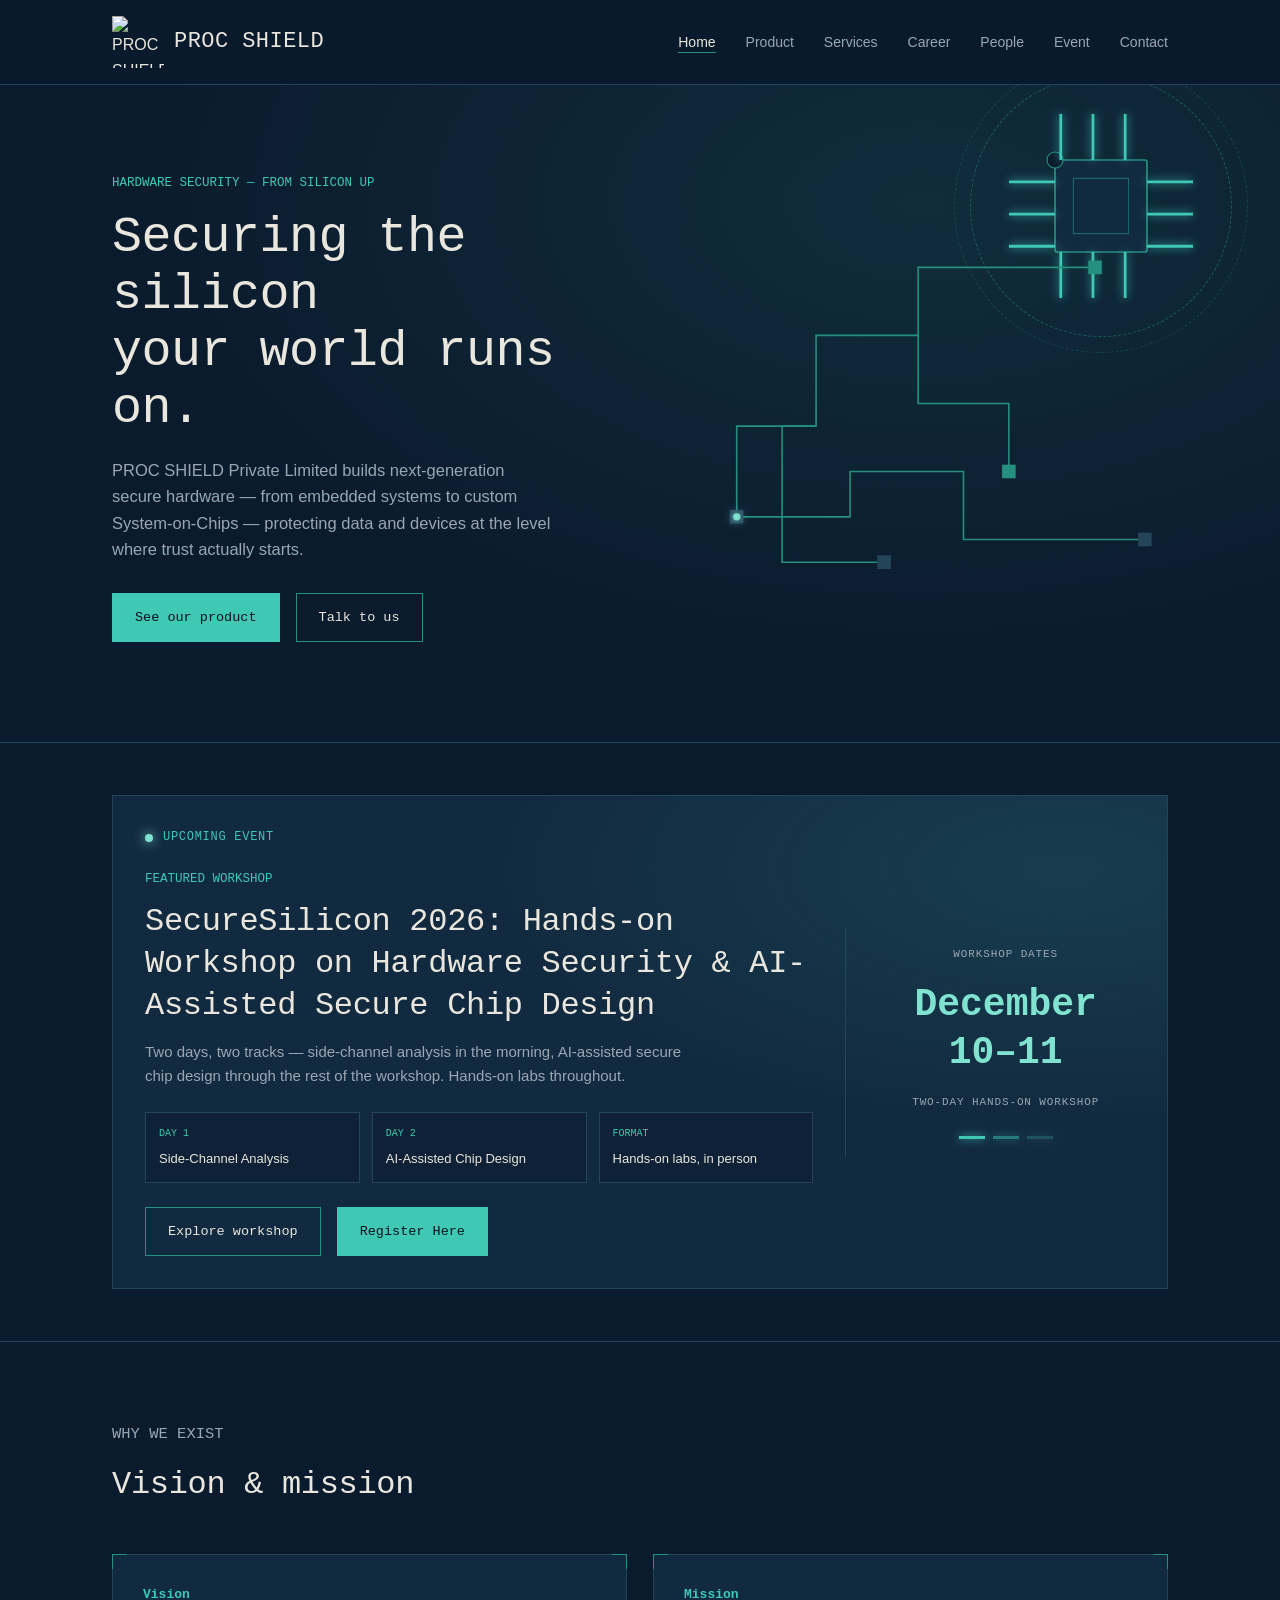
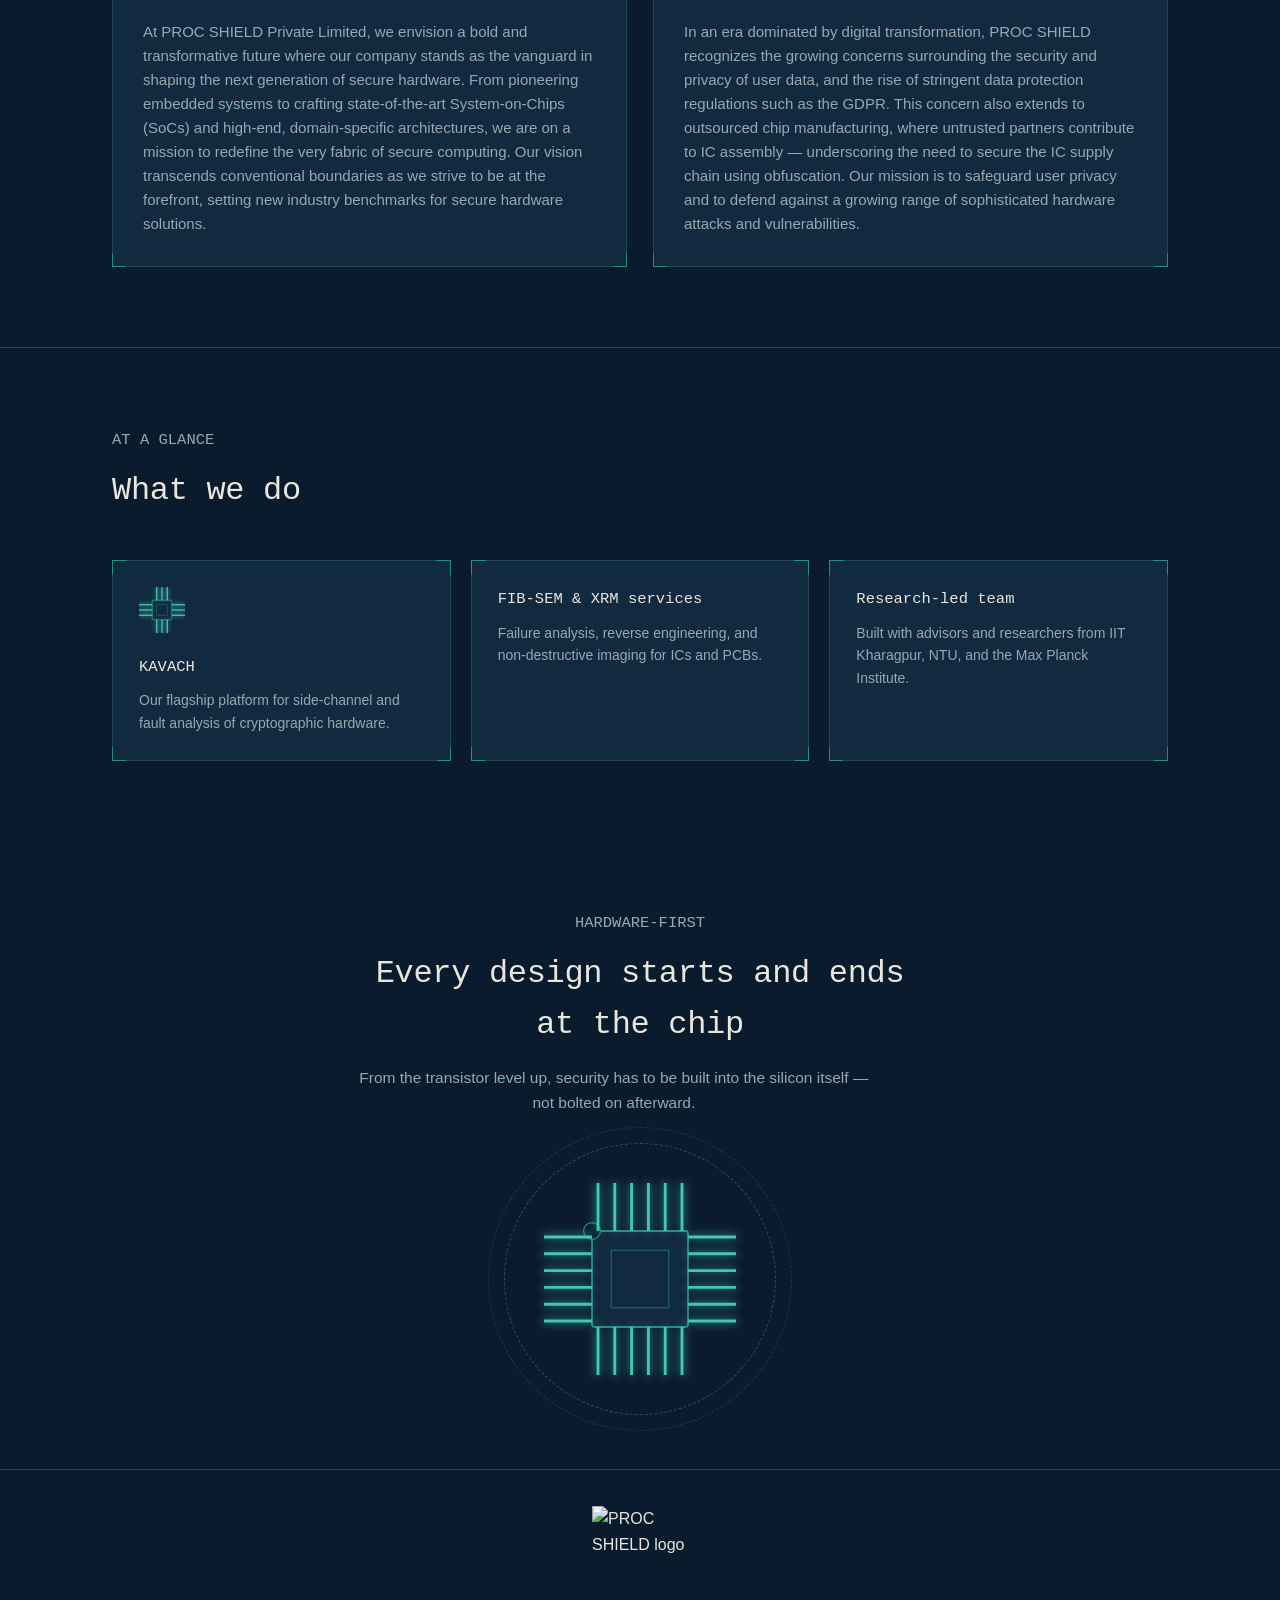
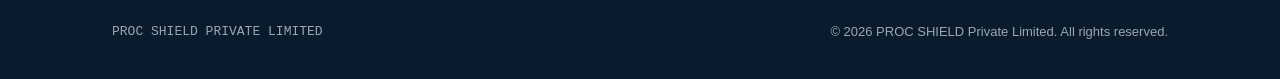
==== commit aff6f578: "Add dynamic featured workshop section to homepage" ====
--- a/index.html
+++ b/index.html
@@ -80,6 +80,100 @@
       </div>
     </div>
   </section>
+
+
+<!-- FEATURED UPCOMING EVENT -->
+<section class="home-event-section" aria-label="Featured workshop">
+  <div class="wrap">
+
+    <article class="home-event-card die reveal" id="homeEventCard">
+
+      <span class="corner-bl"></span>
+      <span class="corner-br"></span>
+
+      <div class="home-event-content">
+
+        <div class="home-event-kicker">
+          <span class="home-event-dot"></span>
+          <span id="homeEventStatus">UPCOMING EVENT</span>
+        </div>
+
+        <p class="section-tag">FEATURED WORKSHOP</p>
+
+        <h2 id="homeEventTitle">
+          SecureSilicon 2026
+        </h2>
+
+        <p id="homeEventSummary" class="home-event-summary">
+          Two days, two tracks — hardware security and AI-assisted
+          secure chip design, with hands-on labs.
+        </p>
+
+        <div class="home-event-facts">
+
+          <div>
+            <span>DAY 1</span>
+            <strong id="homeEventDay1">Side-Channel Analysis</strong>
+          </div>
+
+          <div>
+            <span>DAY 2</span>
+            <strong id="homeEventDay2">AI-Assisted Chip Design</strong>
+          </div>
+
+          <div>
+            <span>FORMAT</span>
+            <strong id="homeEventFormat">Hands-on labs, in person</strong>
+          </div>
+
+        </div>
+
+        <div class="cta-row">
+
+          <a href="event.html" class="btn ghost">
+            Explore workshop
+          </a>
+
+          <a id="homeEventRegister"
+             href="https://konfhub.com/securesilicon-2026-hands-on-workshop-on-hardware-security-and-ai-assisted-chip-design"
+             class="btn primary"
+             target="_blank"
+             rel="noopener noreferrer">
+            Register Here
+          </a>
+
+        </div>
+
+      </div>
+
+      <div class="home-event-aside">
+
+        <span class="home-event-aside-label">
+          WORKSHOP DATES
+        </span>
+
+        <strong id="homeEventDate" class="home-event-date-value">
+          December 10–11, 2026
+        </strong>
+
+        <span class="home-event-aside-note">
+          TWO-DAY HANDS-ON WORKSHOP
+        </span>
+
+        <div class="home-event-circuit" aria-hidden="true">
+          <span></span>
+          <span></span>
+          <span></span>
+        </div>
+
+      </div>
+
+    </article>
+
+  </div>
+</section>
+<!-- END FEATURED EVENT -->
+
 
   <section aria-label="Vision and mission">
     <div class="wrap">
--- a/style.css
+++ b/style.css
@@ -697,4 +697,176 @@
 .page-career .back-link:hover {
     color: var(--accent);
     text-decoration: underline;
-}+}
+
+
+/* =========================================
+   HOMEPAGE — FEATURED EVENT
+========================================= */
+
+.home-event-section {
+  padding: 52px 0;
+  border-bottom: 1px solid var(--panel-line);
+}
+
+.home-event-card {
+  display: grid;
+  grid-template-columns: minmax(0, 1.5fr) minmax(220px, 0.65fr);
+  gap: 32px;
+  align-items: center;
+  padding: 32px;
+  overflow: hidden;
+  background:
+    radial-gradient(
+      ellipse at 90% 15%,
+      rgba(63, 201, 180, 0.12),
+      transparent 42%
+    ),
+    var(--panel);
+}
+
+.home-event-kicker {
+  display: flex;
+  align-items: center;
+  gap: 10px;
+  font-family: var(--mono);
+  font-size: 12px;
+  letter-spacing: 0.06em;
+  color: var(--accent);
+  margin-bottom: 22px;
+}
+
+.home-event-dot {
+  width: 8px;
+  height: 8px;
+  flex-shrink: 0;
+  border-radius: 50%;
+  background: var(--signal);
+  box-shadow: 0 0 12px var(--signal);
+}
+
+.home-event-card h2 {
+  font-size: clamp(23px, 3vw, 32px);
+  line-height: 1.3;
+  max-width: 36ch;
+  margin-bottom: 14px;
+}
+
+.home-event-summary {
+  color: var(--ink-dim);
+  font-size: 15px;
+  max-width: 65ch;
+  margin: 0;
+}
+
+.home-event-facts {
+  display: grid;
+  grid-template-columns: repeat(3, minmax(0, 1fr));
+  gap: 12px;
+  margin: 24px 0;
+}
+
+.home-event-facts > div {
+  padding: 13px;
+  border: 1px solid var(--panel-line);
+  background: rgba(11, 27, 46, 0.55);
+}
+
+.home-event-facts span {
+  display: block;
+  font-family: var(--mono);
+  font-size: 10px;
+  color: var(--accent);
+  margin-bottom: 7px;
+}
+
+.home-event-facts strong {
+  display: block;
+  color: var(--ink);
+  font-size: 13px;
+  font-weight: 500;
+  line-height: 1.5;
+}
+
+.home-event-aside {
+  position: relative;
+  min-height: 230px;
+  padding-left: 30px;
+  border-left: 1px solid var(--panel-line);
+  display: flex;
+  flex-direction: column;
+  justify-content: center;
+  align-items: center;
+  text-align: center;
+}
+
+.home-event-aside-label,
+.home-event-aside-note {
+  font-family: var(--mono);
+  font-size: 11px;
+  letter-spacing: 0.08em;
+  color: var(--ink-dim);
+}
+
+.home-event-date-value {
+  font-family: var(--mono);
+  color: var(--signal);
+  font-size: clamp(25px, 3vw, 38px);
+  line-height: 1.25;
+  margin: 18px 0;
+  max-width: 12ch;
+}
+
+.home-event-circuit {
+  display: flex;
+  gap: 8px;
+  margin-top: 24px;
+}
+
+.home-event-circuit span {
+  display: block;
+  width: 26px;
+  height: 3px;
+  background: var(--accent);
+  box-shadow: 0 0 8px var(--accent);
+}
+
+.home-event-circuit span:nth-child(2) {
+  opacity: 0.5;
+}
+
+.home-event-circuit span:nth-child(3) {
+  opacity: 0.25;
+}
+
+@media (max-width: 800px) {
+
+  .home-event-card {
+    grid-template-columns: 1fr;
+  }
+
+  .home-event-aside {
+    border-left: none;
+    border-top: 1px solid var(--panel-line);
+    padding: 25px 0 0;
+    min-height: auto;
+  }
+
+}
+
+@media (max-width: 560px) {
+
+  .home-event-section {
+    padding: 35px 0;
+  }
+
+  .home-event-card {
+    padding: 22px;
+    gap: 24px;
+  }
+
+  .home-event-facts {
+    grid-template-columns: 1fr;
+  }
+
+}
